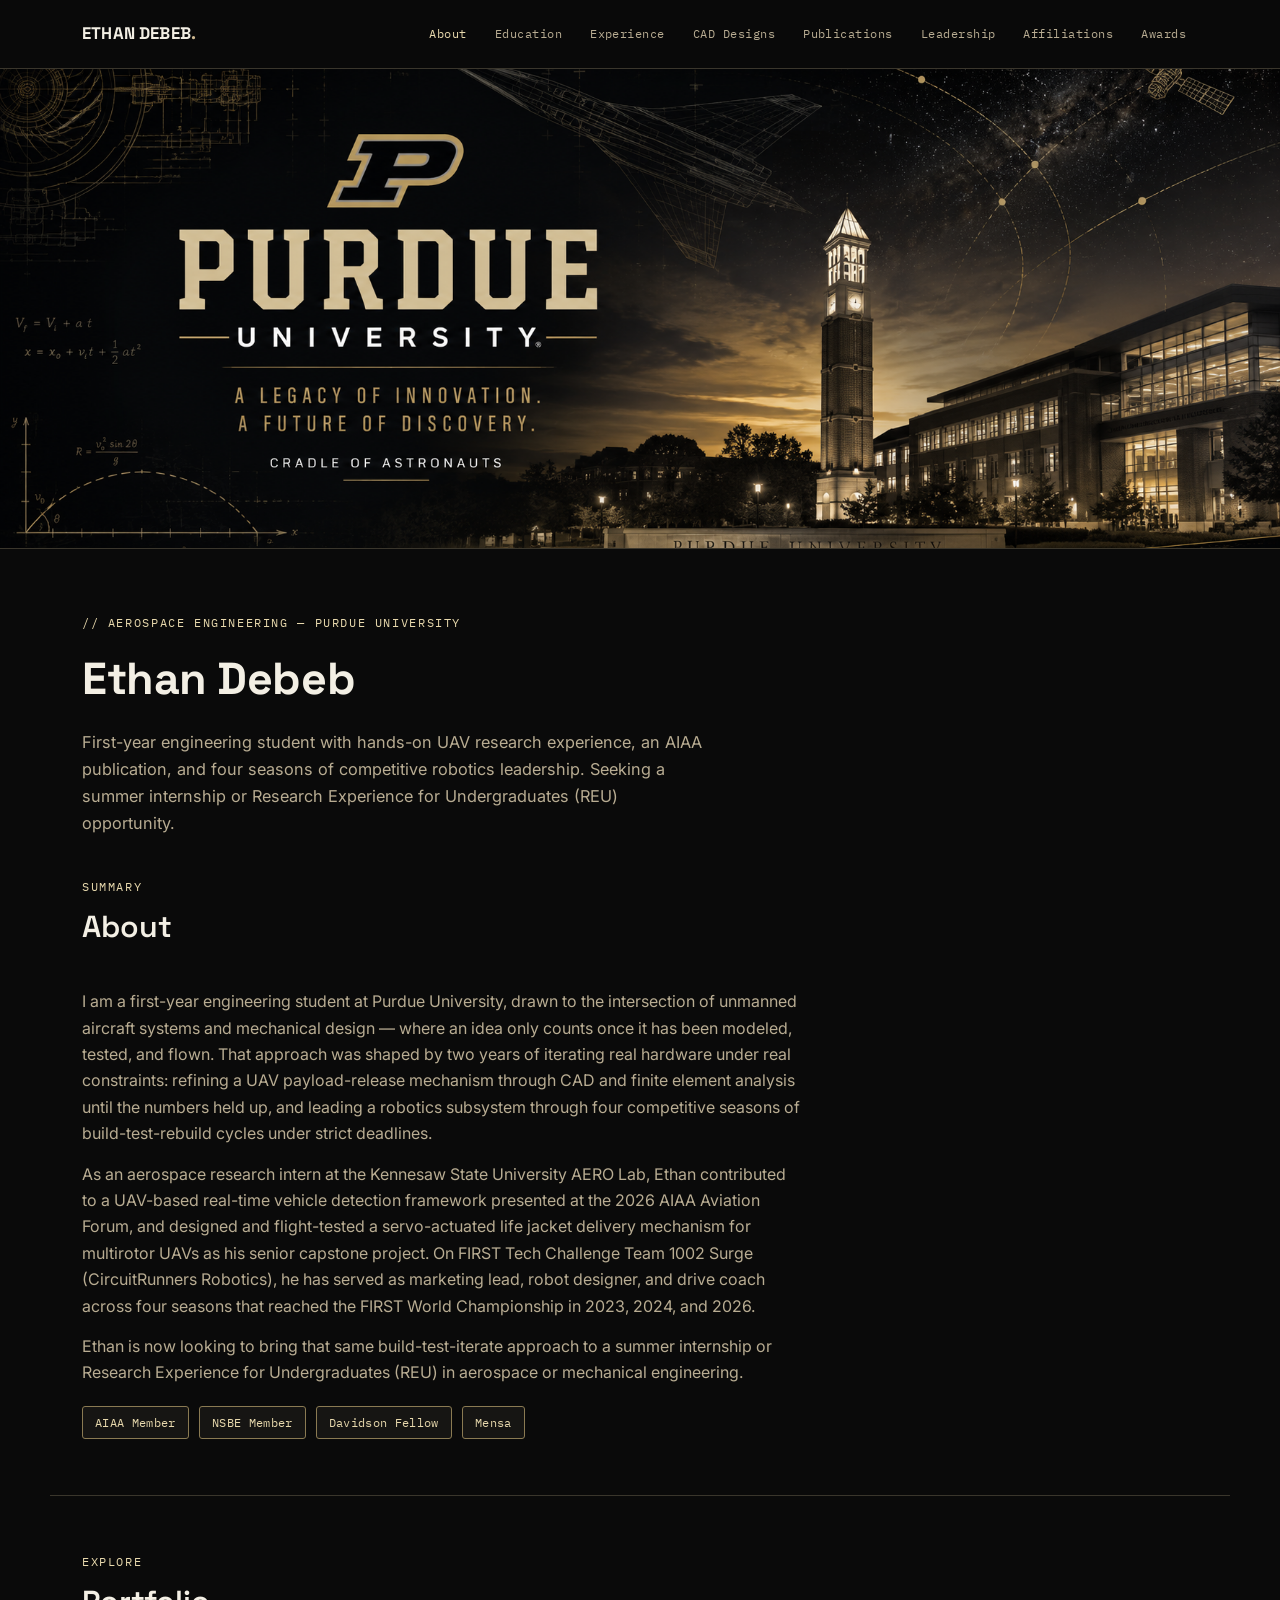
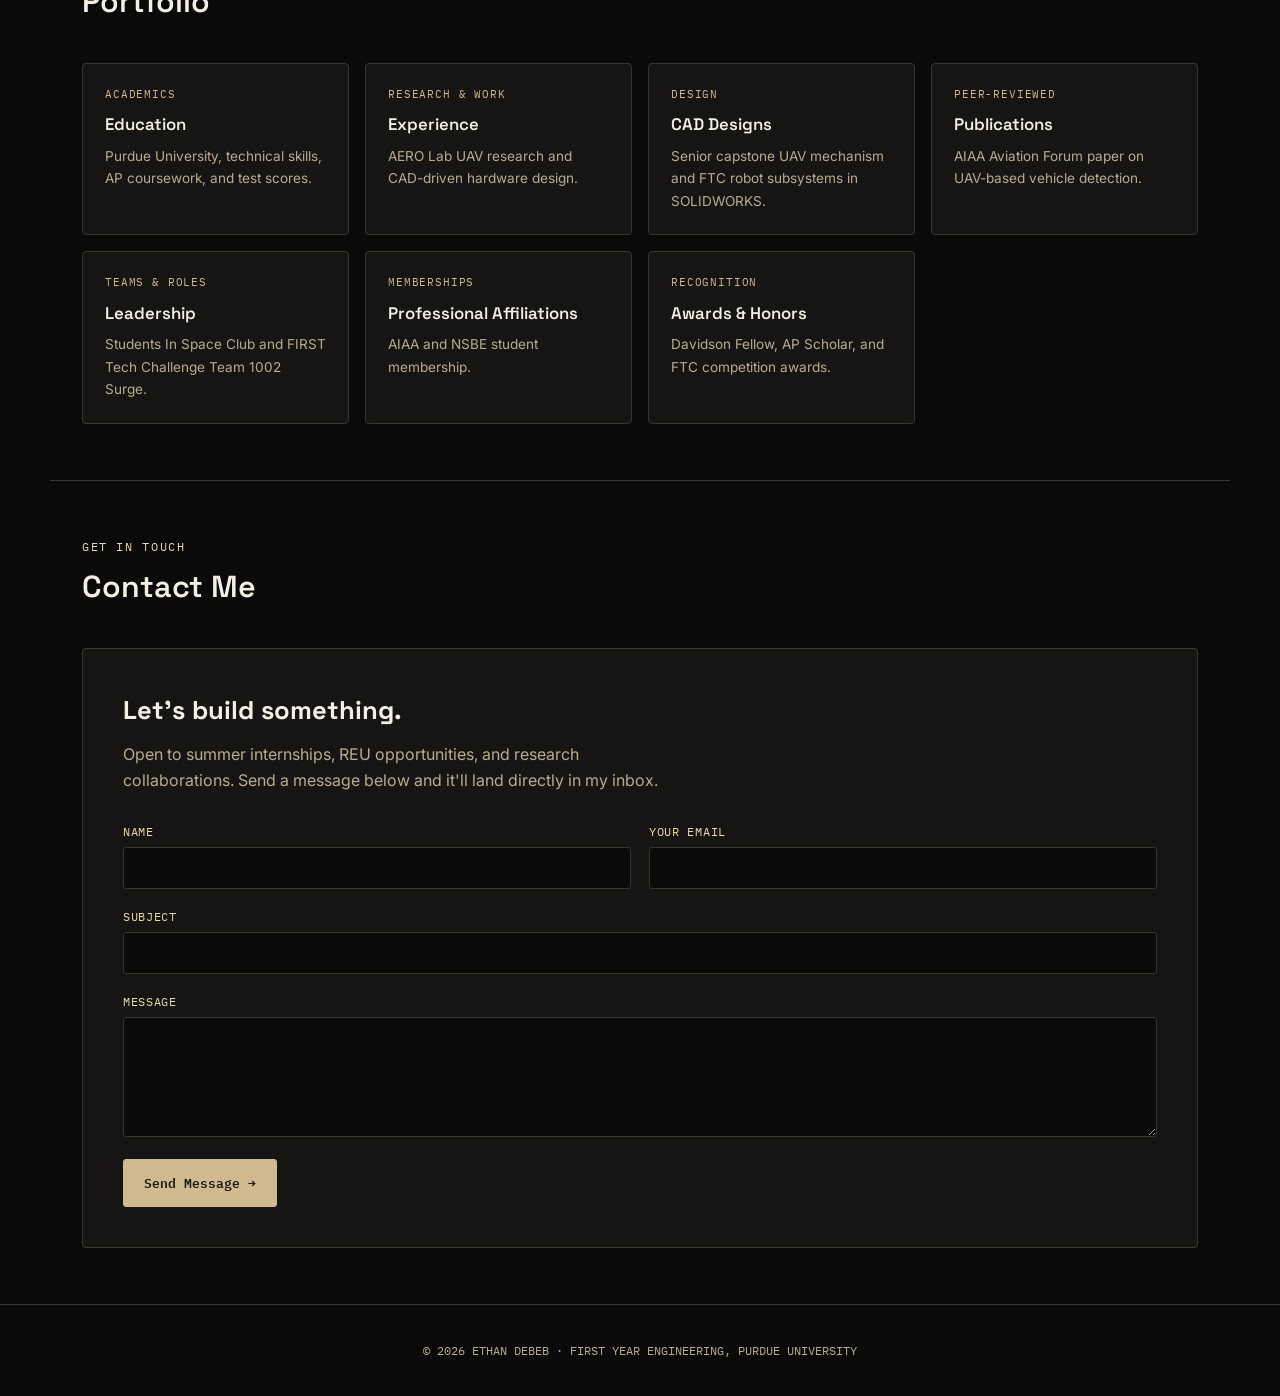
==== index.html @ ba61d614 "Update index.html" ====
<!DOCTYPE html>
<html lang="en">
<head>
<meta charset="UTF-8">
<meta name="viewport" content="width=device-width, initial-scale=1.0">
<title>Ethan Debeb — Aerospace Engineering Portfolio</title>
<meta name="description" content="Ethan Debeb — first year engineering student at Purdue University. Research, AIAA publication, FIRST Tech Challenge, and CAD design work.">
<link rel="preconnect" href="https://fonts.googleapis.com">
<link href="https://fonts.googleapis.com/css2?family=Space+Grotesk:wght@400;500;600;700&family=Inter:wght@400;500;600&family=IBM+Plex+Mono:wght@400;500;600&display=swap" rel="stylesheet">
<link rel="stylesheet" href="styles.css">
</head>
<body>

<nav class="site-nav">
  <div class="site-nav-inner">
    <a href="index.html" class="brand">ETHAN DEBEB<span>.</span></a>
    <div class="nav-links">
      <a href="index.html" class="active">About</a>
      <a href="education.html">Education</a>
      <a href="experience.html">Experience</a>
      <a href="cad.html">CAD Designs</a>
      <a href="publications.html">Publications</a>
      <a href="leadership.html">Leadership</a>
      <a href="affiliations.html">Affiliations</a>
      <a href="awards.html">Awards</a>
    </div>
    <button class="nav-toggle" id="nav-toggle" aria-label="Open navigation" aria-expanded="false">
      <span></span><span></span><span></span>
    </button>
  </div>
</nav>

<div class="mobile-menu" id="mobile-menu">
  <a href="index.html" class="active">About</a>
  <a href="education.html">Education</a>
  <a href="experience.html">Experience</a>
  <a href="cad.html">CAD Designs</a>
  <a href="publications.html">Publications</a>
  <a href="leadership.html">Leadership</a>
  <a href="affiliations.html">Affiliations</a>
  <a href="awards.html">Awards</a>
</div>

<div class="hero-banner">
  <img src="purdue-header.png" alt="Purdue University — A Legacy of Innovation, A Future of Discovery. Cradle of Astronauts.">
</div>

<header class="page-header">
  <div class="eyebrow">// Aerospace Engineering — Purdue University</div>
  <h1>Ethan Debeb</h1>
  <p class="dek">First-year engineering student with hands-on UAV research experience, an AIAA publication, and four seasons of competitive robotics leadership. Seeking a summer internship or Research Experience for Undergraduates (REU) opportunity.</p>
</header>

<section class="section" id="about" style="border-top:none; padding-top:0;">
  <div class="section-head">
    <div>
      <div class="eyebrow">Summary</div>
      <h2>About</h2>
    </div>
  </div>
  <div style="max-width: 72ch;">
    <p style="color: var(--text-dim); margin-bottom: 14px;">I am a first-year engineering student at Purdue University, drawn to the intersection of unmanned aircraft systems and mechanical design — where an idea only counts once it has been modeled, tested, and flown. That approach was shaped by two years of iterating real hardware under real constraints: refining a UAV payload-release mechanism through CAD and finite element analysis until the numbers held up, and leading a robotics subsystem through four competitive seasons of build-test-rebuild cycles under strict deadlines.</p>
    <p style="color: var(--text-dim); margin-bottom: 14px;">As an aerospace research intern at the Kennesaw State University AERO Lab, Ethan contributed to a UAV-based real-time vehicle detection framework presented at the 2026 AIAA Aviation Forum, and designed and flight-tested a servo-actuated life jacket delivery mechanism for multirotor UAVs as his senior capstone project. On FIRST Tech Challenge Team 1002 Surge (CircuitRunners Robotics), he has served as marketing lead, robot designer, and drive coach across four seasons that reached the FIRST World Championship in 2023, 2024, and 2026.</p>
    <p style="color: var(--text-dim);">Ethan is now looking to bring that same build-test-iterate approach to a summer internship or Research Experience for Undergraduates (REU) in aerospace or mechanical engineering.</p>
    <div class="credentials">
      <span class="credential">AIAA Member</span>
      <span class="credential">NSBE Member</span>
      <span class="credential">Davidson Fellow</span>
      <span class="credential">Mensa</span>
    </div>
  </div>
</section>

<section class="section">
  <div class="section-head">
    <div>
      <div class="eyebrow">Explore</div>
      <h2>Portfolio</h2>
    </div>
  </div>
  <div class="page-nav-grid">
     <a href="education.html" class="page-nav-card">
      <div class="pc-eyebrow">ACADEMICS</div>
      <h3>Education</h3>
      <p>Purdue University, technical skills, AP coursework, and test scores.</p>
    </a>
    <a href="experience.html" class="page-nav-card">
      <div class="pc-eyebrow">RESEARCH & WORK</div>
      <h3>Experience</h3>
      <p>AERO Lab UAV research and CAD-driven hardware design.</p>
    </a>
    <a href="cad.html" class="page-nav-card">
      <div class="pc-eyebrow">DESIGN</div>
      <h3>CAD Designs</h3>
      <p>Senior capstone UAV mechanism and FTC robot subsystems in SOLIDWORKS.</p>
    </a>
    <a href="publications.html" class="page-nav-card">
      <div class="pc-eyebrow">PEER-REVIEWED</div>
      <h3>Publications</h3>
      <p>AIAA Aviation Forum paper on UAV-based vehicle detection.</p>
    </a>
    <a href="leadership.html" class="page-nav-card">
      <div class="pc-eyebrow">TEAMS & ROLES</div>
      <h3>Leadership</h3>
      <p>Students In Space Club and FIRST Tech Challenge Team 1002 Surge.</p>
    </a>
    <a href="affiliations.html" class="page-nav-card">
      <div class="pc-eyebrow">MEMBERSHIPS</div>
      <h3>Professional Affiliations</h3>
      <p>AIAA and NSBE student membership.</p>
    </a>
    <a href="awards.html" class="page-nav-card">
      <div class="pc-eyebrow">RECOGNITION</div>
      <h3>Awards & Honors</h3>
      <p>Davidson Fellow, AP Scholar, and FTC competition awards.</p>
    </a>
  </div>
</section>

<section class="section" id="contact">
  <div class="section-head">
    <div>
      <div class="eyebrow">Get in touch</div>
      <h2>Contact Me</h2>
    </div>
  </div>
  <div class="contact-panel">
    <h2>Let's build something.</h2>
    <p class="lede">Open to summer internships, REU opportunities, and research collaborations. Send a message below and it'll land directly in my inbox.</p>

    <!--
      FORM SETUP (Formspree):
      1. Create a free account at https://formspree.io and verify Ethan.Debeb@gmail.com as the receiving address.
      2. Create a new form there — it gives you an endpoint like https://formspree.io/f/abcd1234.
      3. Replace YOUR_FORM_ID below (in the form action URL) with that ID.
      Until that's done, this form will not actually send anywhere.
    -->
    <form id="contact-form" action="https://formspree.io/f/YOUR_FORM_ID" method="POST">
      <div class="form-grid">
        <div class="form-field">
          <label for="name">Name</label>
          <input type="text" id="name" name="name" required>
        </div>
        <div class="form-field">
          <label for="email">Your Email</label>
          <input type="email" id="email" name="_replyto" required>
        </div>
        <div class="form-field full">
          <label for="subject">Subject</label>
          <input type="text" id="subject" name="subject" required>
        </div>
        <div class="form-field full">
          <label for="message">Message</label>
          <textarea id="message" name="message" required></textarea>
        </div>
      </div>
      <div class="form-submit-row">
        <button type="submit" class="btn btn-primary">Send Message →</button>
        <span class="form-status" id="form-status"></span>
      </div>
    </form>
  </div>
</section>

<footer>
  © 2026 ETHAN DEBEB · FIRST YEAR ENGINEERING, PURDUE UNIVERSITY
</footer>

<script>
  // mobile menu toggle
  const navToggle = document.getElementById('nav-toggle');
  const mobileMenu = document.getElementById('mobile-menu');
  if (navToggle && mobileMenu) {
    navToggle.addEventListener('click', () => {
      const isOpen = mobileMenu.classList.toggle('open');
      navToggle.classList.toggle('open', isOpen);
      navToggle.setAttribute('aria-expanded', isOpen);
    });
    mobileMenu.querySelectorAll('a').forEach(link => {
      link.addEventListener('click', () => {
        mobileMenu.classList.remove('open');
        navToggle.classList.remove('open');
        navToggle.setAttribute('aria-expanded', 'false');
      });
    });
  }

  // contact form submit via fetch (keeps visitor on page, shows inline status)
  const form = document.getElementById('contact-form');
  const status = document.getElementById('form-status');
  if (form) {
    form.addEventListener('submit', async (e) => {
      e.preventDefault();
      status.textContent = 'Sending…';
      status.className = 'form-status';
      try {
        const res = await fetch(form.action, {
          method: 'POST',
          body: new FormData(form),
          headers: { 'Accept': 'application/json' }
        });
        if (res.ok) {
          status.textContent = 'Message sent — thanks! I\'ll get back to you soon.';
          status.className = 'form-status success';
          form.reset();
        } else {
          status.textContent = 'Something went wrong. Please try again or email directly.';
          status.className = 'form-status error';
        }
      } catch (err) {
        status.textContent = 'Something went wrong. Please try again or email directly.';
        status.className = 'form-status error';
      }
    });
  }
</script>

</body>
</html>
---- styles.css ----
/* =========================================================
   Ethan Debeb — Engineering Portfolio
   Shared stylesheet
   ========================================================= */

:root{
  /* Purdue University brand palette — black & old gold */
  --bg: #0a0a0a;
  --panel: #161513;
  --panel-raised: #201e1a;
  --line: #3a362c;
  --text: #f3efe4;
  --text-dim: #b8ac92;
  --accent: #CFB991;      /* Purdue Old Gold */
  --accent-dim: #a3875c;
  --cyan: #e8d9ad;        /* pale gold, secondary highlight */
  --cyan-dim: #8a7a52;
  --font-display: 'Space Grotesk', sans-serif;
  --font-body: 'Inter', sans-serif;
  --font-mono: 'IBM Plex Mono', monospace;
}

*{ margin:0; padding:0; box-sizing:border-box; }
html{ scroll-behavior:smooth; }

body{
  background: var(--bg);
  color: var(--text);
  font-family: var(--font-body);
  line-height: 1.65;
}

a{ color:inherit; text-decoration:none; }
img{ max-width:100%; display:block; }

.mono{ font-family: var(--font-mono); }
.eyebrow{
  font-family: var(--font-mono);
  font-size: 0.72rem;
  letter-spacing: 0.14em;
  text-transform: uppercase;
  color: var(--cyan);
}

/* ---------- SITE NAV ---------- */
.site-nav{
  position: sticky;
  top:0; left:0; right:0;
  z-index: 50;
  background: rgba(10,10,10,0.92);
  backdrop-filter: blur(8px);
  border-bottom: 1px solid var(--line);
}
.site-nav-inner{
  max-width: 1180px;
  margin: 0 auto;
  padding: 16px 32px;
  display:flex;
  align-items:center;
  justify-content: space-between;
  gap: 24px;
}
.site-nav .brand{
  font-family: var(--font-display);
  font-weight: 700;
  font-size: 1.05rem;
  letter-spacing: 0.01em;
  white-space:nowrap;
}
.site-nav .brand span{ color: var(--accent); }

.nav-links{
  display:flex;
  align-items:center;
  gap: 4px;
  flex-wrap: wrap;
}
.nav-links a{
  font-family: var(--font-mono);
  font-size: 0.74rem;
  letter-spacing: 0.04em;
  color: var(--text-dim);
  padding: 8px 12px;
  border-radius: 3px;
  transition: color 0.15s ease, background 0.15s ease;
  white-space: nowrap;
}
.nav-links a:hover{ color: var(--text); background: var(--panel-raised); }
.nav-links a.active{ color: var(--cyan); }

.nav-toggle{
  display:none;
  flex-direction: column;
  justify-content:center;
  gap: 5px;
  width: 34px; height: 34px;
  background: none; border: none;
  cursor: pointer;
  padding: 0;
}
.nav-toggle span{
  display:block;
  width: 100%; height: 2px;
  background: var(--text);
  transition: transform 0.25s ease, opacity 0.25s ease;
}
.nav-toggle.open span:nth-child(1){ transform: translateY(7px) rotate(45deg); }
.nav-toggle.open span:nth-child(2){ opacity: 0; }
.nav-toggle.open span:nth-child(3){ transform: translateY(-7px) rotate(-45deg); }

.mobile-menu{
  display:none;
  position: fixed;
  top: 65px; left:0; right:0;
  background: rgba(10,10,10,0.98);
  backdrop-filter: blur(8px);
  border-bottom: 1px solid var(--line);
  max-height: 0;
  overflow: hidden;
  transition: max-height 0.35s ease;
  z-index: 49;
}
.mobile-menu.open{ max-height: 520px; overflow-y:auto; }
.mobile-menu a{
  display:block;
  padding: 15px 24px;
  border-bottom: 1px solid var(--line);
  font-family: var(--font-mono);
  font-size: 0.85rem;
  letter-spacing: 0.03em;
}
.mobile-menu a.active{ color: var(--cyan); }

/* ---------- HOME HERO BANNER ---------- */
.hero-banner{
  width: 100%;
  aspect-ratio: 1750 / 960;
  max-height: 480px;
  overflow: hidden;
  border-bottom: 1px solid var(--line);
  position: relative;
}
.hero-banner img{
  width: 100%; height: 100%;
  object-fit: cover;
  object-position: center 35%;
  display: block;
}

/* ---------- PAGE HEADER (non-home pages) ---------- */
.page-header{
  max-width: 1180px;
  margin: 0 auto;
  padding: 64px 32px 40px;
}
.page-header .eyebrow{ margin-bottom: 10px; }
.page-header h1{
  font-family: var(--font-display);
  font-weight: 700;
  font-size: clamp(2rem, 4vw, 2.8rem);
  letter-spacing: -0.01em;
}
.page-header p.dek{
  margin-top: 14px;
  color: var(--text-dim);
  font-size: 1.02rem;
  max-width: 62ch;
}

/* ---------- SECTION SHELL ---------- */
.section{
  max-width: 1180px;
  margin: 0 auto;
  padding: 56px 32px;
  border-top: 1px solid var(--line);
}
.section:first-of-type{ border-top: none; }
.section-head{
  display:flex;
  justify-content: space-between;
  align-items: flex-end;
  gap: 24px;
  margin-bottom: 36px;
  flex-wrap: wrap;
}
.section-head h2{
  font-family: var(--font-display);
  font-size: clamp(1.4rem, 2.6vw, 1.9rem);
  font-weight: 600;
  margin-top: 6px;
}
.section-head .stage-code{
  font-family: var(--font-mono);
  font-size: 0.78rem;
  color: var(--text-dim);
  text-align:right;
}

/* ---------- CARDS ---------- */
.card-list{ display:flex; flex-direction:column; gap: 1px; background: var(--line); border:1px solid var(--line); }
.card{
  background: var(--panel);
  padding: 30px;
  display:grid;
  grid-template-columns: 100px 1fr;
  gap: 28px;
}
.card.with-photo{ grid-template-columns: 100px 1fr 220px; }
.card .tag{
  font-family: var(--font-mono);
  font-size: 0.68rem;
  color: var(--cyan);
  border: 1px solid var(--cyan-dim);
  padding: 5px 8px;
  border-radius: 3px;
  align-self: start;
  text-align:center;
  height: fit-content;
}
.card h3{ font-family: var(--font-display); font-size: 1.15rem; font-weight:600; margin-bottom: 6px; }
.card p{ color: var(--text-dim); font-size: 0.93rem; margin-bottom: 10px; }
.card .meta{
  display:flex; gap: 18px; flex-wrap:wrap;
  font-family: var(--font-mono); font-size: 0.74rem; color: var(--text-dim);
  margin-top: 8px;
}
.card .meta a{ color: var(--cyan); }
.card .meta a:hover{ text-decoration: underline; }
.card .photo{
  border-radius: 4px;
  overflow: hidden;
  border: 1px solid var(--line);
  background: #fff;
  align-self: start;
}
.card ul.bullets{ list-style:none; margin-top: 6px; }
.card ul.bullets li{
  font-size: 0.93rem;
  color: var(--text-dim);
  padding: 4px 0 4px 16px;
  position: relative;
}
.card ul.bullets li::before{
  content:"—"; position:absolute; left:0; color: var(--accent);
}

/* ---------- AWARD SEASONS (FTC) ---------- */
.award-seasons{ margin-top: 16px; display:flex; flex-direction:column; gap:16px; }
.award-season{ border-left: 2px solid var(--cyan-dim); padding-left: 16px; }
.award-season .season-label{
  font-family: var(--font-mono); font-size: 0.76rem; color: var(--cyan);
  letter-spacing: 0.04em; margin-bottom: 6px;
}
.award-season ul{ list-style:none; }
.award-season li{ font-size: 0.86rem; color: var(--text-dim); padding: 3px 0; }
.award-season li .place{ color: var(--text); }
.award-season li::before{ content:"— "; color: var(--accent); }

/* ---------- DATA TABLE (skills, AP, test scores) ---------- */
.data-table{ width:100%; border-collapse: collapse; }
.data-table th{
  text-align:left;
  font-family: var(--font-mono);
  font-size: 0.68rem;
  letter-spacing: 0.08em;
  text-transform: uppercase;
  color: var(--cyan);
  padding: 10px 14px;
  border-bottom: 1px solid var(--line);
}
.data-table td{
  padding: 11px 14px;
  border-bottom: 1px solid var(--line);
  font-size: 0.88rem;
}
.data-table td.num{ font-family: var(--font-mono); color: var(--text); text-align:right; }
.data-table tr:last-child td{ border-bottom:none; }
.data-table-wrap{
  background: var(--panel);
  border: 1px solid var(--line);
  border-radius: 4px;
  overflow: hidden;
}

/* ---------- SKILL BARS ---------- */
.skills-wrap{ display:grid; grid-template-columns: repeat(auto-fit, minmax(220px,1fr)); gap: 32px; }
.skill-col .eyebrow{ margin-bottom: 14px; display:block; }
.skill-col ul{ list-style:none; }
.skill-col li{
  font-family: var(--font-mono);
  font-size: 0.86rem;
  padding: 9px 0;
  border-bottom: 1px solid var(--line);
  display:flex;
  justify-content: space-between;
  gap: 14px;
}
.skill-col li .bar{
  width: 90px; height: 4px; background: var(--line); position: relative; align-self:center; flex-shrink:0;
}
.skill-col li .bar::after{
  content:""; position:absolute; left:0; top:0; bottom:0;
  width: var(--pct, 70%); background: var(--accent);
}

/* ---------- INSTITUTION / EDU BLOCK ---------- */
.edu-block{
  display:grid;
  grid-template-columns: 88px 1fr;
  gap: 24px;
  background: var(--panel);
  border: 1px solid var(--line);
  border-radius: 4px;
  padding: 26px;
  margin-bottom: 20px;
}
.edu-logo{
  width: 88px; height: 88px;
  background: #fff;
  border-radius: 4px;
  display:flex; align-items:center; justify-content:center;
  overflow:hidden;
  border: 1px solid var(--line);
}
.edu-logo img{ width:100%; height:100%; object-fit:contain; padding: 8px; }
.edu-logo .placeholder{
  font-family: var(--font-mono);
  font-size: 0.6rem;
  color: #99a3ad;
  text-align:center;
  padding: 6px;
}
.edu-block h3{ font-family: var(--font-display); font-size: 1.2rem; font-weight:600; }
.edu-block .loc{ color: var(--text-dim); font-size: 0.88rem; margin-top: 2px; }
.edu-block .deg{ margin-top: 10px; font-size: 0.92rem; color: var(--text); }
.edu-block .date{ font-family: var(--font-mono); font-size: 0.76rem; color: var(--cyan); margin-top: 6px; }

/* ---------- CAD / PHOTO GRID ---------- */
.cad-grid{ display:grid; grid-template-columns: repeat(auto-fit, minmax(260px,1fr)); gap: 24px; }
.cad-tile{ background: var(--panel); border: 1px solid var(--line); border-radius: 4px; overflow:hidden; }
.cad-tile .thumb{
  aspect-ratio: 4/3;
  background: #fff;
  display:flex; align-items:center; justify-content:center;
  overflow:hidden; position:relative;
}
.cad-tile .thumb img{ width:100%; height:100%; object-fit: contain; }
.cad-tile .info{ padding: 16px 18px; }
.cad-tile h4{ font-family: var(--font-display); font-size: 1rem; margin-bottom: 4px; }
.cad-tile p{ color: var(--text-dim); font-size: 0.85rem; }

/* ---------- BUTTONS ---------- */
.btn{
  font-family: var(--font-mono);
  font-size: 0.82rem;
  padding: 12px 20px;
  border-radius: 3px;
  border: 1px solid var(--line);
  transition: all 0.2s ease;
  display:inline-flex;
  align-items:center;
  gap:8px;
  cursor:pointer;
  background:none;
  color: var(--text);
}
.btn-primary{ background: var(--accent); border-color: var(--accent); color:#1a1710; font-weight:600; }
.btn-primary:hover{ background: #e4d3a3; }
.btn-secondary:hover{ border-color: var(--cyan); color: var(--cyan); }

/* ---------- CONTACT FORM ---------- */
.contact-panel{
  background: var(--panel);
  border: 1px solid var(--line);
  border-radius: 4px;
  padding: 40px;
}
.contact-panel h2{ font-family: var(--font-display); font-size: 1.6rem; margin-bottom: 10px; }
.contact-panel p.lede{ color: var(--text-dim); margin-bottom: 28px; max-width: 54ch; }

.form-grid{ display:grid; grid-template-columns: 1fr 1fr; gap: 18px; }
.form-field{ display:flex; flex-direction:column; gap: 6px; }
.form-field.full{ grid-column: 1 / -1; }
.form-field label{
  font-family: var(--font-mono); font-size: 0.72rem; letter-spacing: 0.06em;
  text-transform: uppercase; color: var(--cyan);
}
.form-field input, .form-field textarea{
  background: var(--bg);
  border: 1px solid var(--line);
  border-radius: 3px;
  padding: 11px 13px;
  color: var(--text);
  font-family: var(--font-body);
  font-size: 0.92rem;
  resize: vertical;
}
.form-field input:focus, .form-field textarea:focus{
  outline: none; border-color: var(--cyan);
}
.form-field textarea{ min-height: 120px; }
.form-submit-row{ margin-top: 22px; display:flex; align-items:center; gap: 16px; flex-wrap: wrap; }
.form-status{ font-family: var(--font-mono); font-size: 0.82rem; color: var(--text-dim); }
.form-status.success{ color: var(--cyan); }
.form-status.error{ color: var(--accent); }

/* ---------- STAT STRIP / CREDENTIALS ---------- */
.stat-strip{
  display:grid; grid-template-columns: repeat(3,1fr); gap: 1px;
  background: var(--line); border: 1px solid var(--line);
}
.stat{ background: var(--panel); padding: 18px 16px; }
.stat .num{ font-family: var(--font-mono); font-size:1.5rem; font-weight:600; color: var(--accent); }
.stat .label{ font-size:0.72rem; color: var(--text-dim); text-transform:uppercase; letter-spacing:0.05em; margin-top:4px; }

.credentials{ display:flex; flex-wrap:wrap; gap: 10px; margin-top: 20px; }
.credential{
  font-family: var(--font-mono); font-size: 0.72rem; letter-spacing: 0.03em;
  color: var(--cyan); border: 1px solid var(--cyan-dim); border-radius: 3px;
  padding: 6px 12px; background: var(--panel);
}

/* ---------- PAGE NAV CARDS (About page index) ---------- */
.page-nav-grid{
  display:grid;
  grid-template-columns: repeat(auto-fit, minmax(220px, 1fr));
  gap: 16px;
}
.page-nav-card{
  background: var(--panel);
  border: 1px solid var(--line);
  border-radius: 4px;
  padding: 22px;
  transition: border-color 0.2s ease, transform 0.2s ease;
  display:block;
}
.page-nav-card:hover{ border-color: var(--cyan); transform: translateY(-2px); }
.page-nav-card .pc-eyebrow{
  font-family: var(--font-mono); font-size: 0.66rem; color: var(--accent);
  letter-spacing: 0.08em; margin-bottom: 8px;
}
.page-nav-card h3{ font-family: var(--font-display); font-size: 1.05rem; font-weight:600; margin-bottom: 6px; }
.page-nav-card p{ color: var(--text-dim); font-size: 0.85rem; }

/* ---------- FOOTER ---------- */
footer{
  text-align:center;
  padding: 36px 32px;
  font-family: var(--font-mono);
  font-size: 0.72rem;
  color: var(--text-dim);
  border-top: 1px solid var(--line);
}

/* ---------- RESPONSIVE ---------- */
@media (max-width: 860px){
  .nav-links{ display:none; }
  .nav-toggle{ display:flex; }
  .mobile-menu{ display:block; }
  .card{ grid-template-columns: 1fr; }
  .card.with-photo{ grid-template-columns: 1fr; }
  .card .tag{ width: fit-content; }
  .edu-block{ grid-template-columns: 1fr; }
  .edu-logo{ width: 64px; height:64px; }
  .form-grid{ grid-template-columns: 1fr; }
  .stat-strip{ grid-template-columns: 1fr; }
}

@media (prefers-reduced-motion: reduce){
  html{ scroll-behavior:auto; }
}
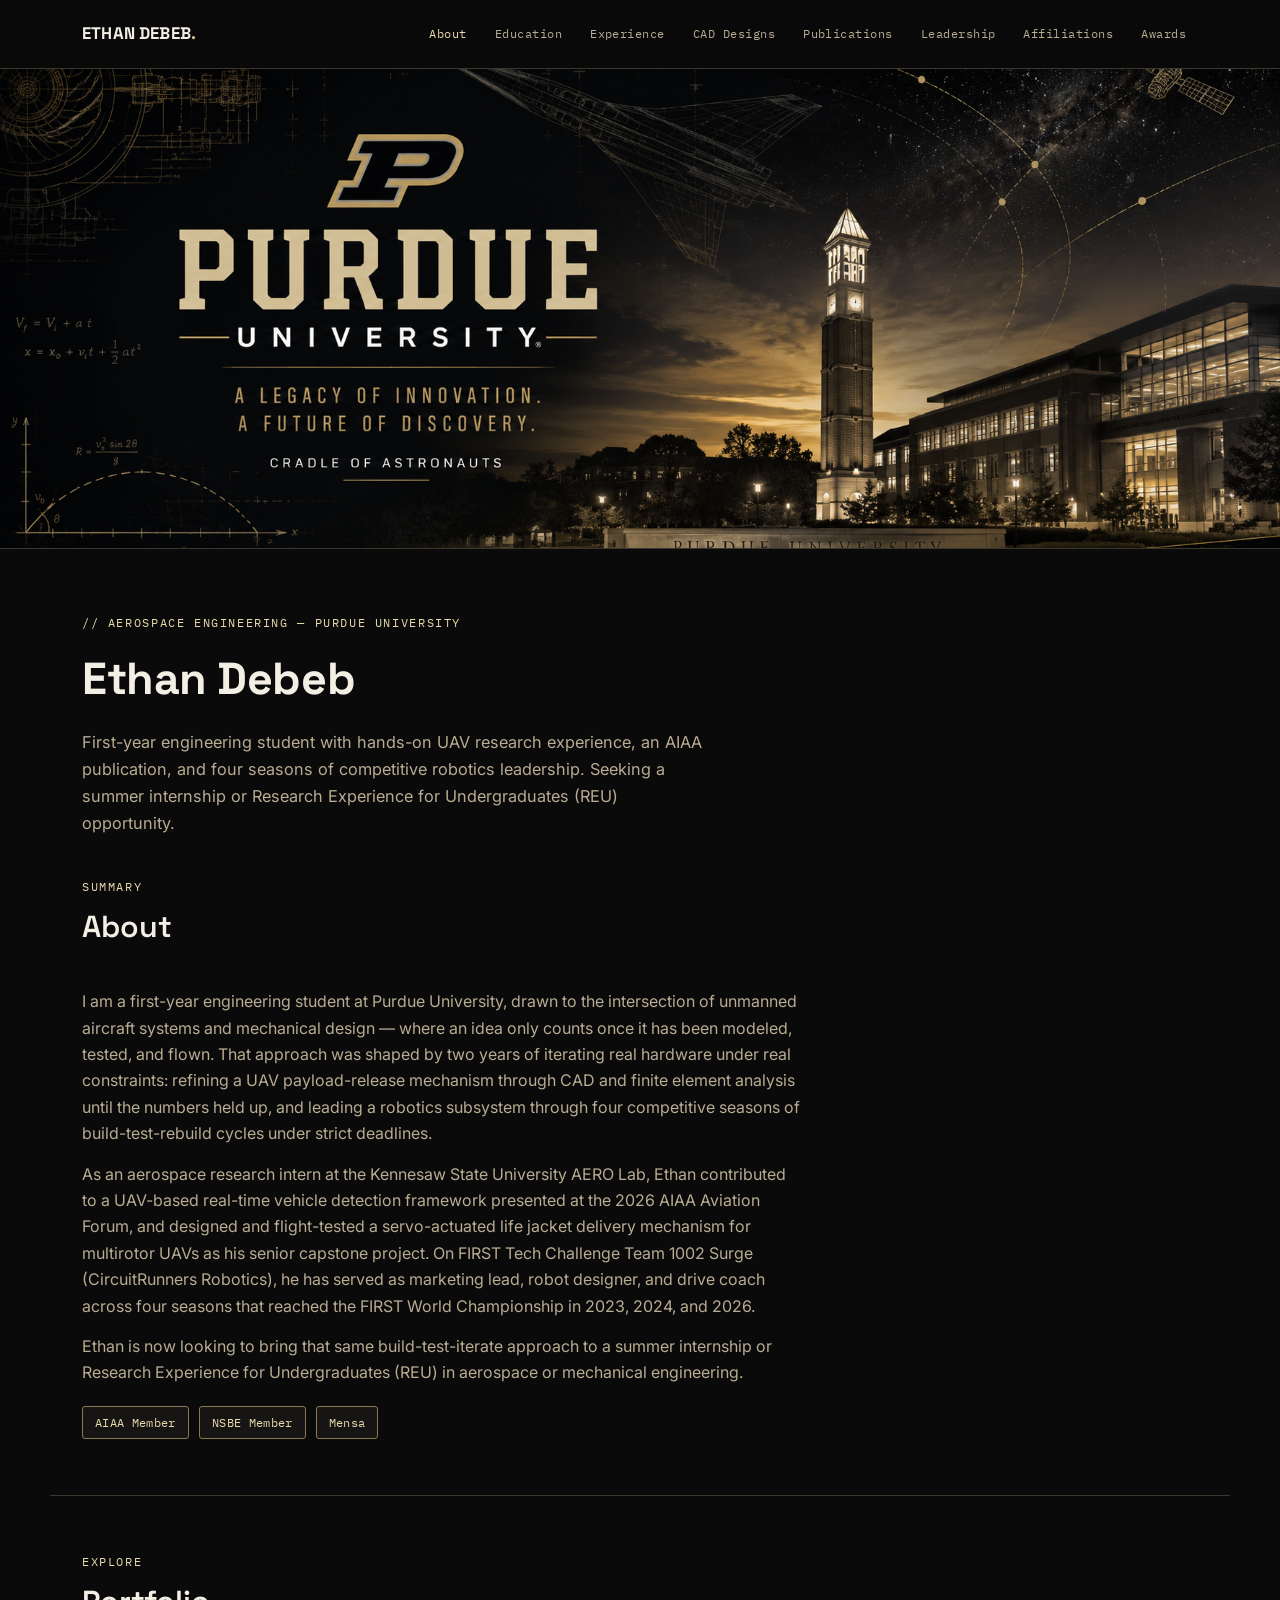
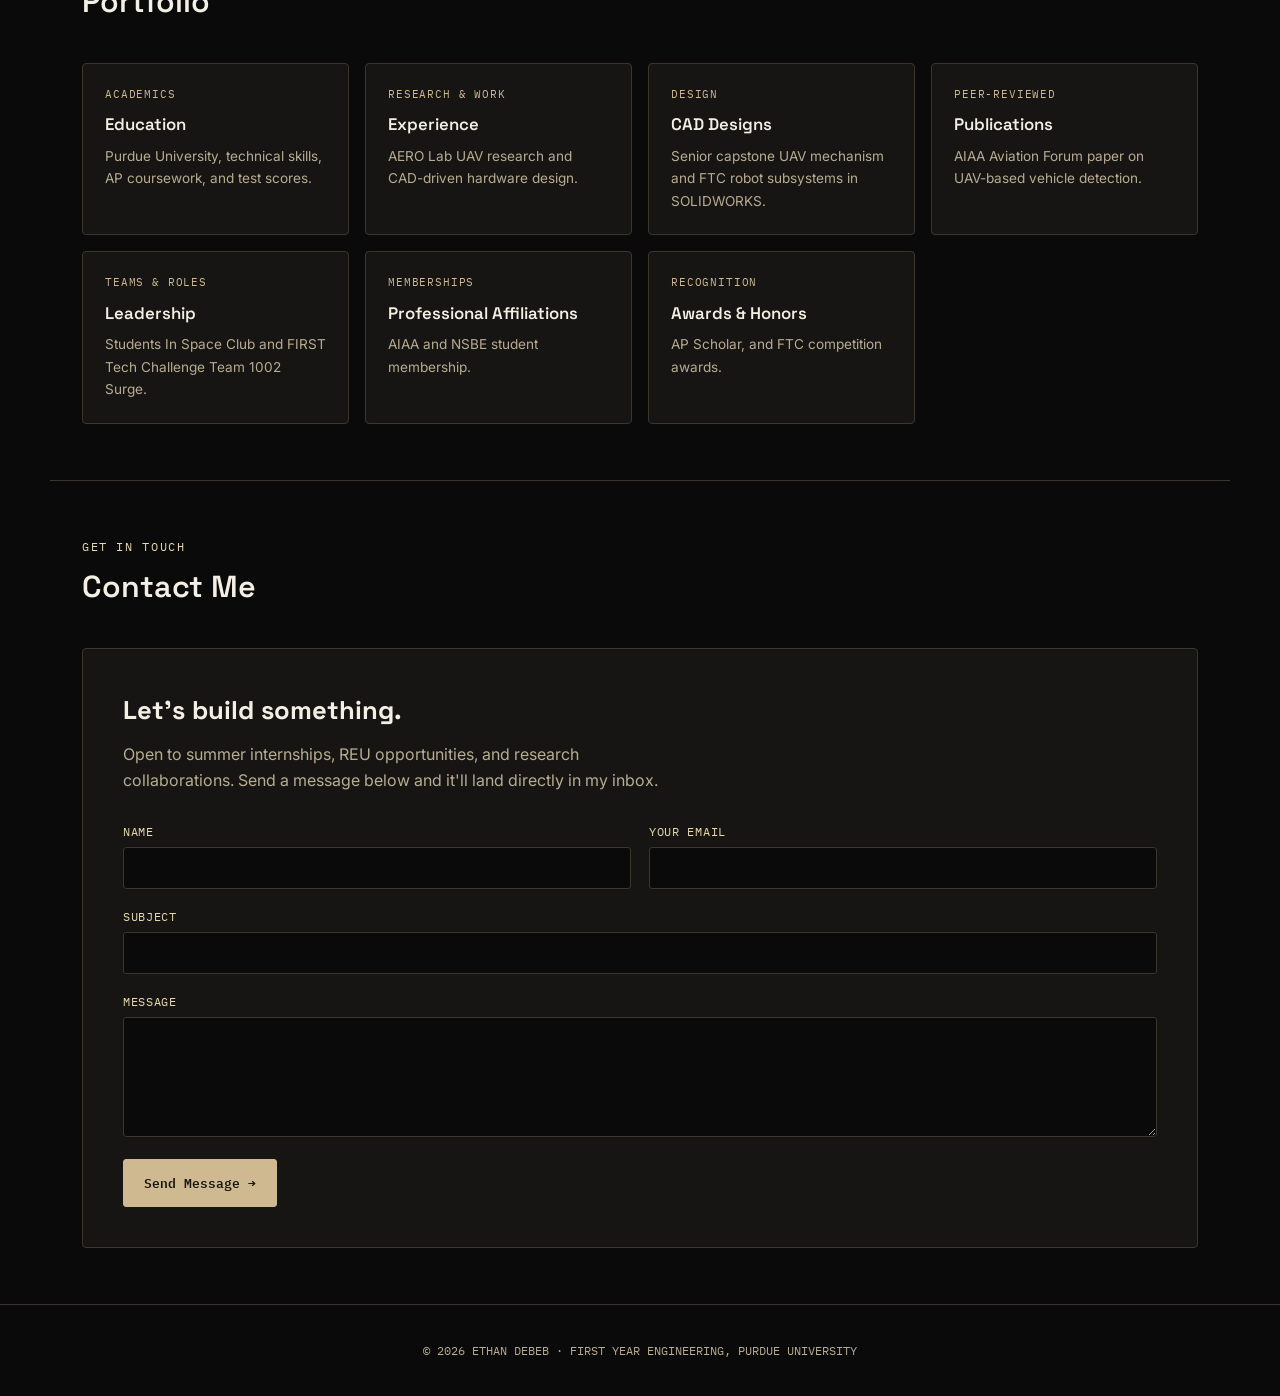
==== commit 362f5a13: "Update index.html" ====
--- a/index.html
+++ b/index.html
@@ -65,7 +65,6 @@
     <div class="credentials">
       <span class="credential">AIAA Member</span>
       <span class="credential">NSBE Member</span>
-      <span class="credential">Davidson Fellow</span>
       <span class="credential">Mensa</span>
     </div>
   </div>
@@ -112,7 +111,7 @@
     <a href="awards.html" class="page-nav-card">
       <div class="pc-eyebrow">RECOGNITION</div>
       <h3>Awards & Honors</h3>
-      <p>Davidson Fellow, AP Scholar, and FTC competition awards.</p>
+      <p>AP Scholar, and FTC competition awards.</p>
     </a>
   </div>
 </section>
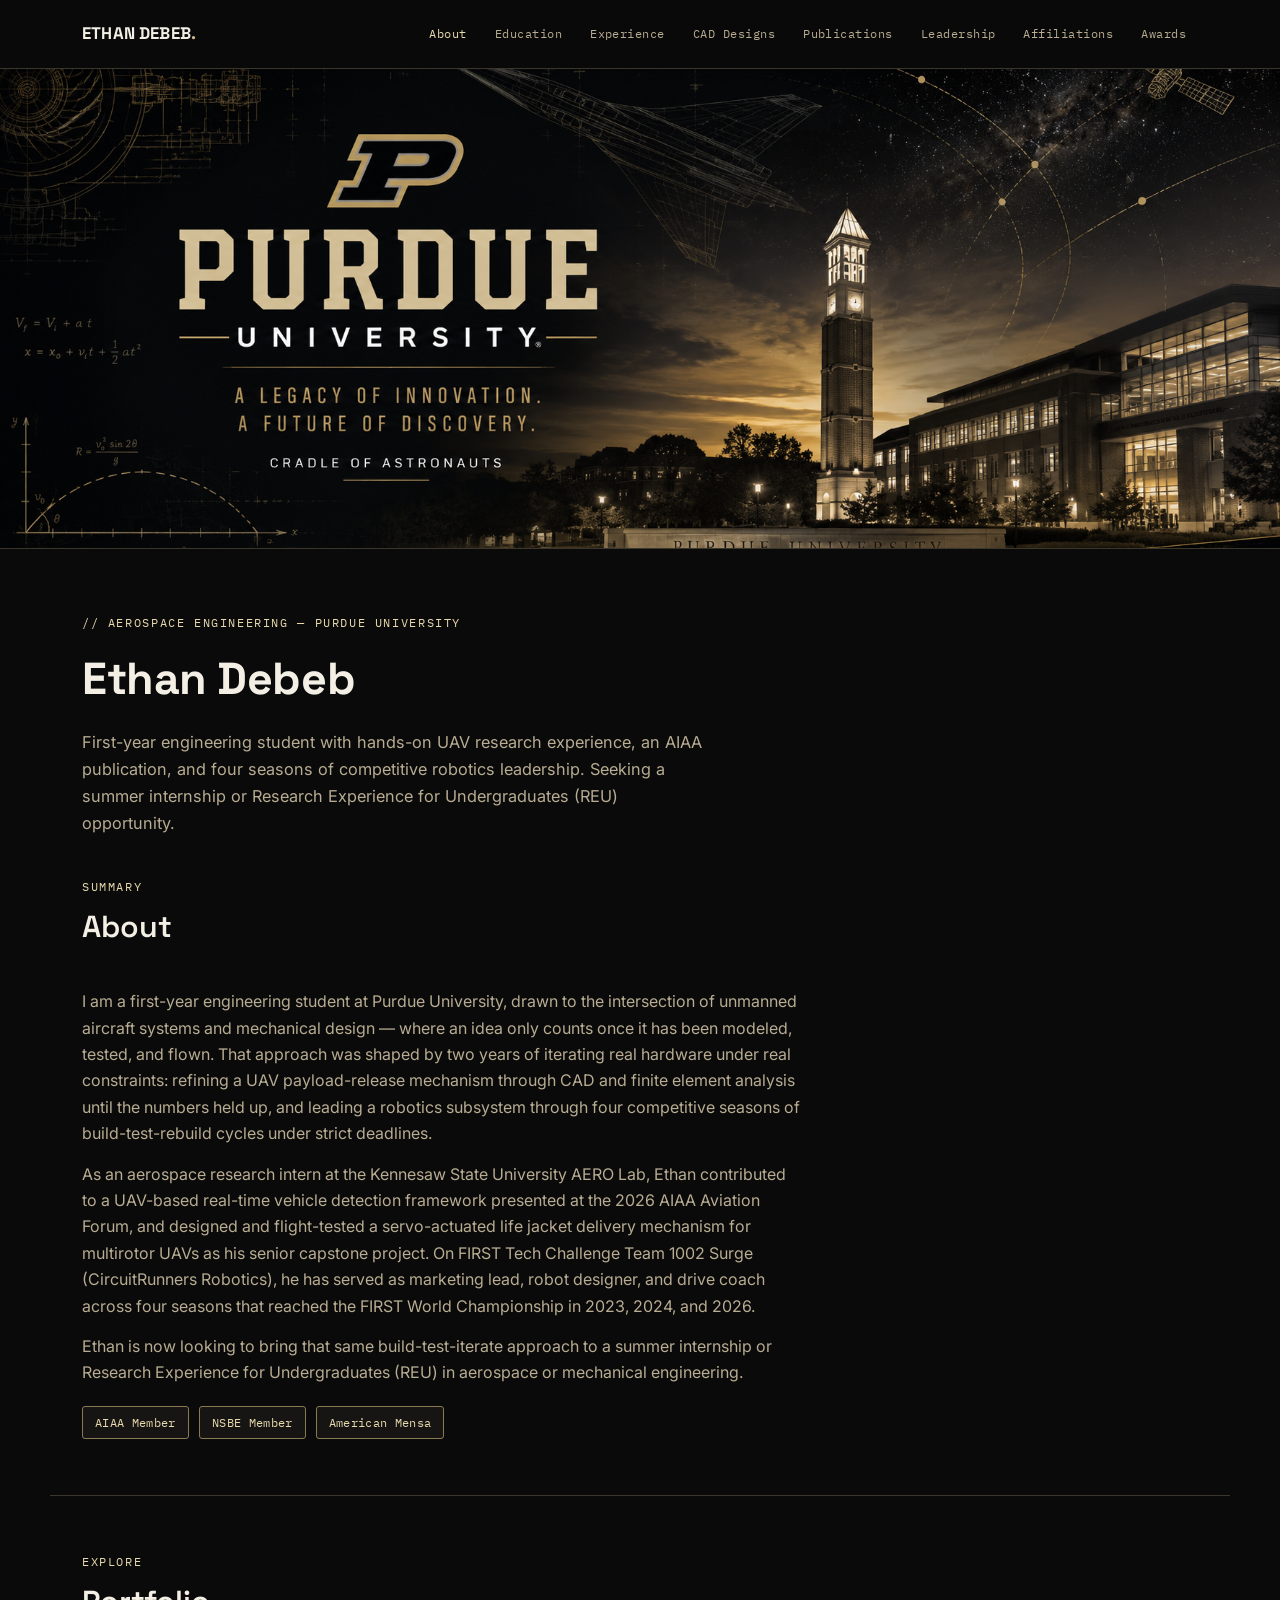
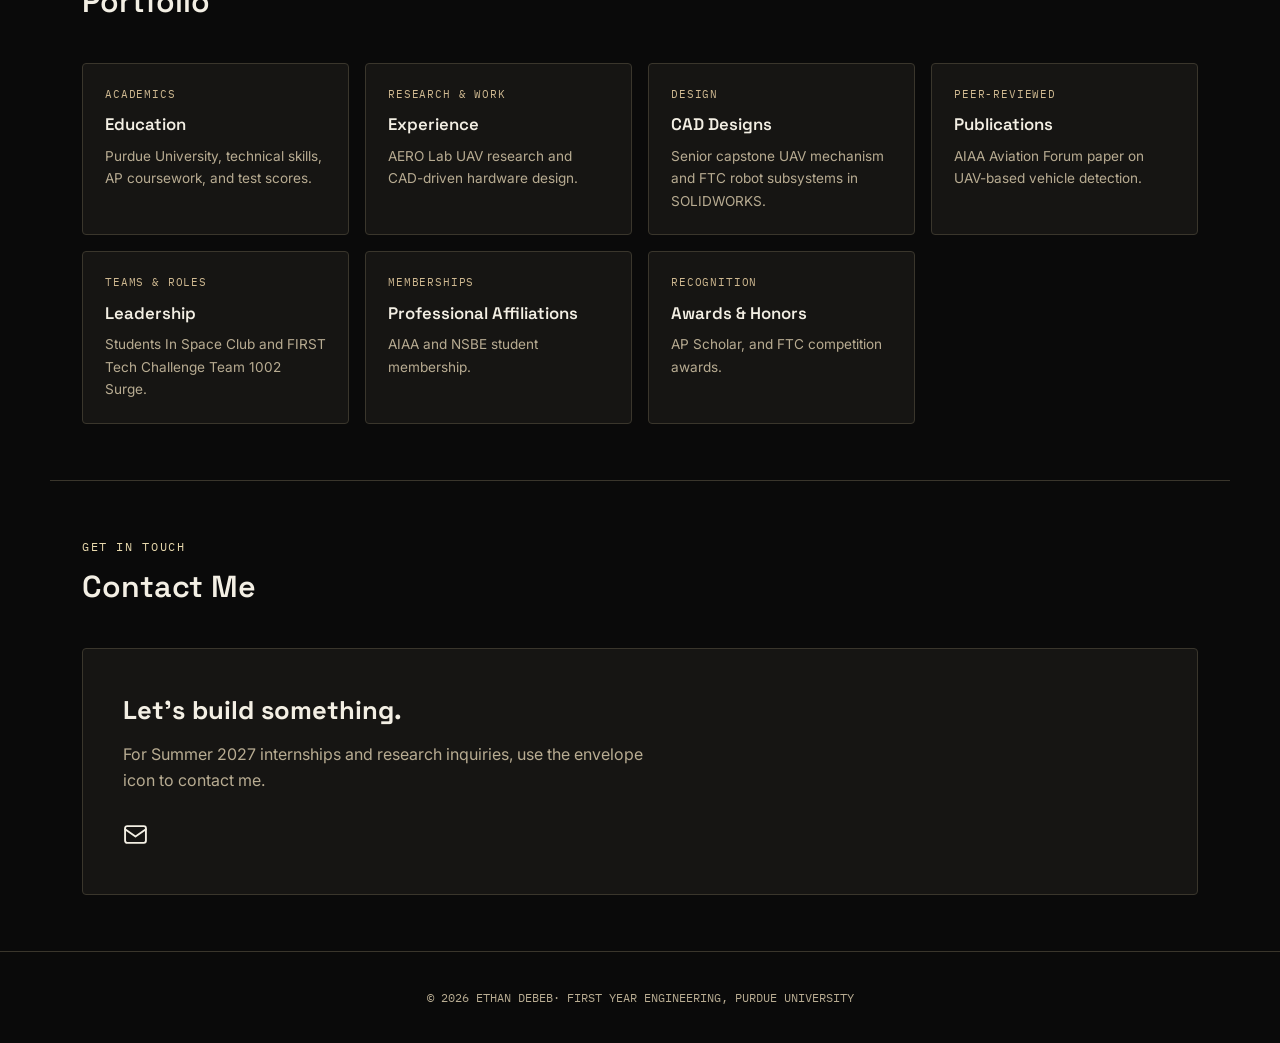
==== commit da2e04fa: "Update index.html" ====
--- a/index.html
+++ b/index.html
@@ -65,7 +65,7 @@
     <div class="credentials">
       <span class="credential">AIAA Member</span>
       <span class="credential">NSBE Member</span>
-      <span class="credential">Mensa</span>
+      <span class="credential">American Mensa</span>
     </div>
   </div>
 </section>
@@ -125,44 +125,13 @@
   </div>
   <div class="contact-panel">
     <h2>Let's build something.</h2>
-    <p class="lede">Open to summer internships, REU opportunities, and research collaborations. Send a message below and it'll land directly in my inbox.</p>
-
-    <!--
-      FORM SETUP (Formspree):
-      1. Create a free account at https://formspree.io and verify Ethan.Debeb@gmail.com as the receiving address.
-      2. Create a new form there — it gives you an endpoint like https://formspree.io/f/abcd1234.
-      3. Replace YOUR_FORM_ID below (in the form action URL) with that ID.
-      Until that's done, this form will not actually send anywhere.
-    -->
-    <form id="contact-form" action="https://formspree.io/f/YOUR_FORM_ID" method="POST">
-      <div class="form-grid">
-        <div class="form-field">
-          <label for="name">Name</label>
-          <input type="text" id="name" name="name" required>
-        </div>
-        <div class="form-field">
-          <label for="email">Your Email</label>
-          <input type="email" id="email" name="_replyto" required>
-        </div>
-        <div class="form-field full">
-          <label for="subject">Subject</label>
-          <input type="text" id="subject" name="subject" required>
-        </div>
-        <div class="form-field full">
-          <label for="message">Message</label>
-          <textarea id="message" name="message" required></textarea>
-        </div>
-      </div>
-      <div class="form-submit-row">
-        <button type="submit" class="btn btn-primary">Send Message →</button>
-        <span class="form-status" id="form-status"></span>
-      </div>
-    </form>
+    <p class="lede">For Summer 2027 internships and research inquiries, use the envelope icon to contact me.</p>
+<a class="email-icon-link" href="mailto:Ethan.Debeb@gmail.com?subject=Summer%202027%20Engineering%20Opportunity" aria-label="Email Ethan about an engineering opportunity" title="Email Ethan"><svg xmlns="http://www.w3.org/2000/svg" width="25" height="25" viewBox="0 0 24 24" fill="none" stroke="currentColor" stroke-width="1.8" stroke-linecap="round" stroke-linejoin="round" aria-hidden="true"><rect x="2" y="4" width="20" height="16" rx="2"/><path d="m22 7-10 7L2 7"/></svg></a>
   </div>
 </section>
 
 <footer>
-  © 2026 ETHAN DEBEB · FIRST YEAR ENGINEERING, PURDUE UNIVERSITY
+  © 2026 ETHAN DEBEB· FIRST YEAR ENGINEERING, PURDUE UNIVERSITY
 </footer>
 
 <script>
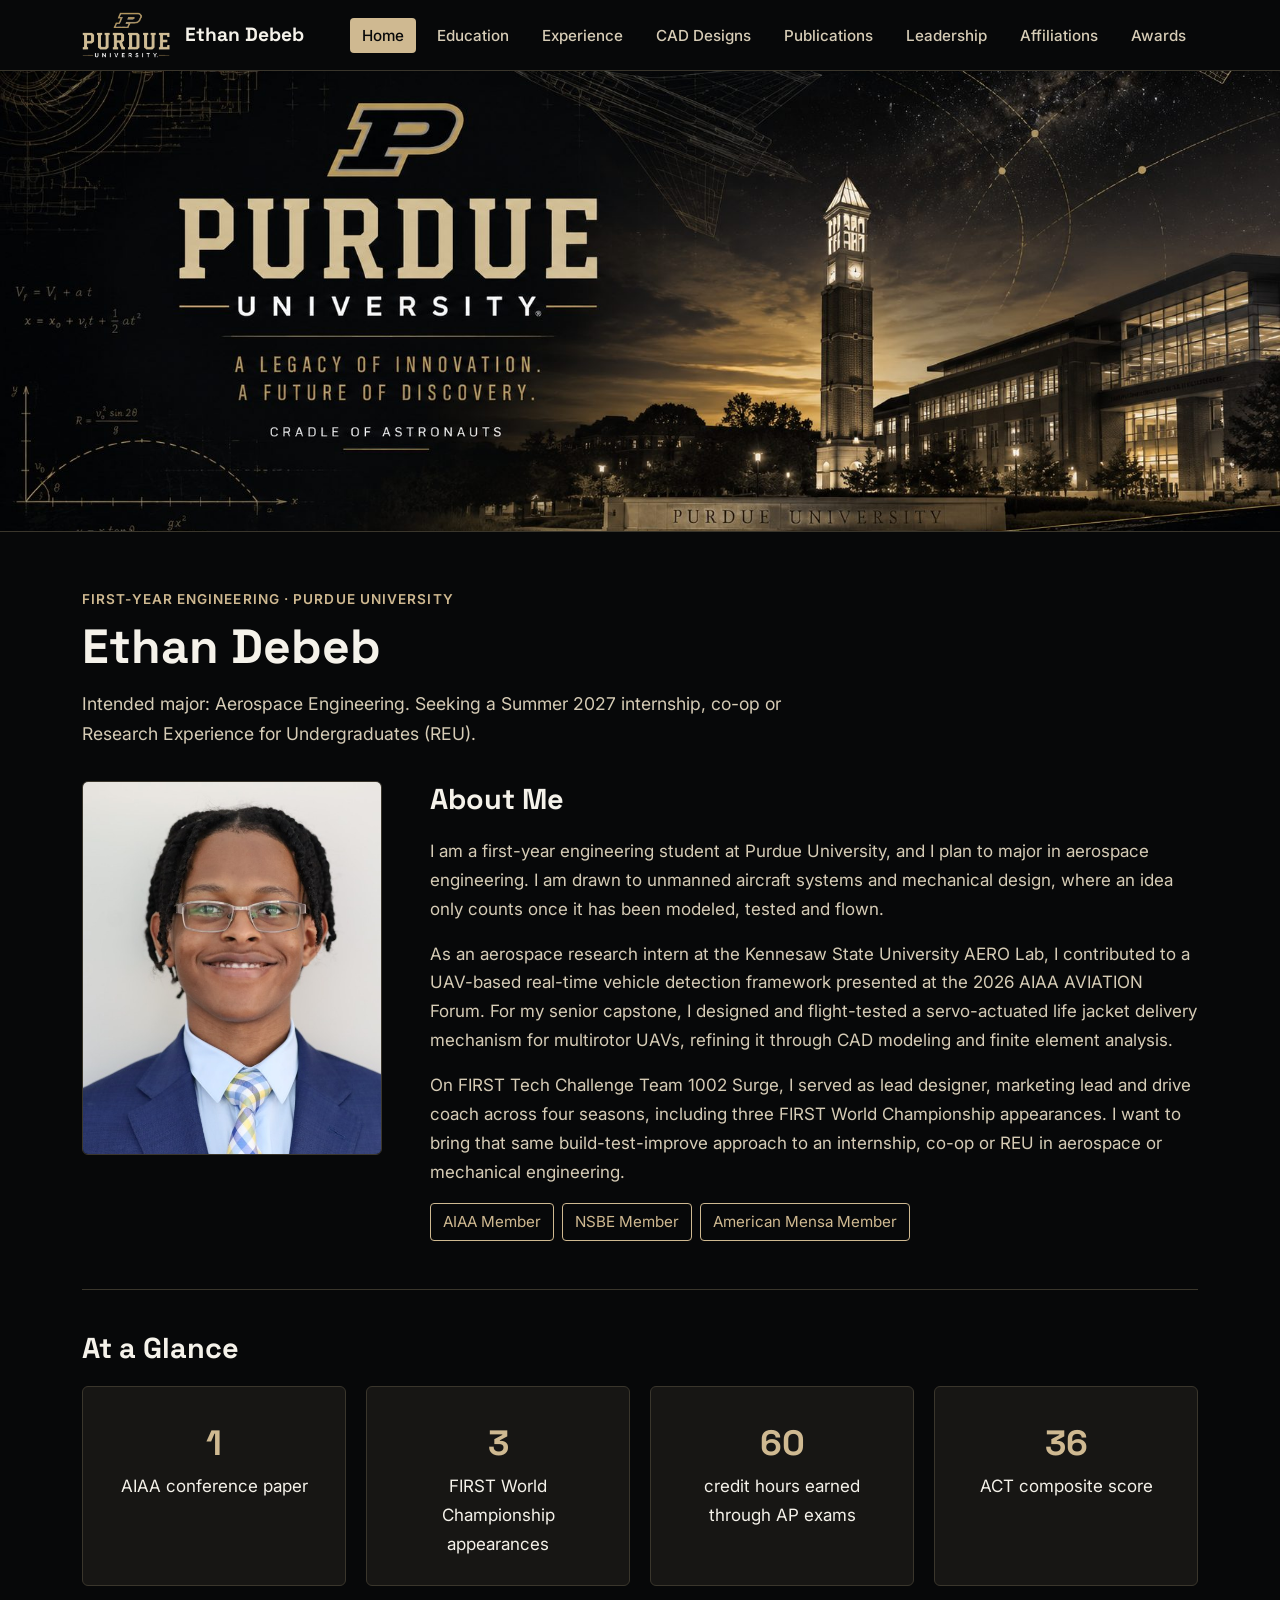
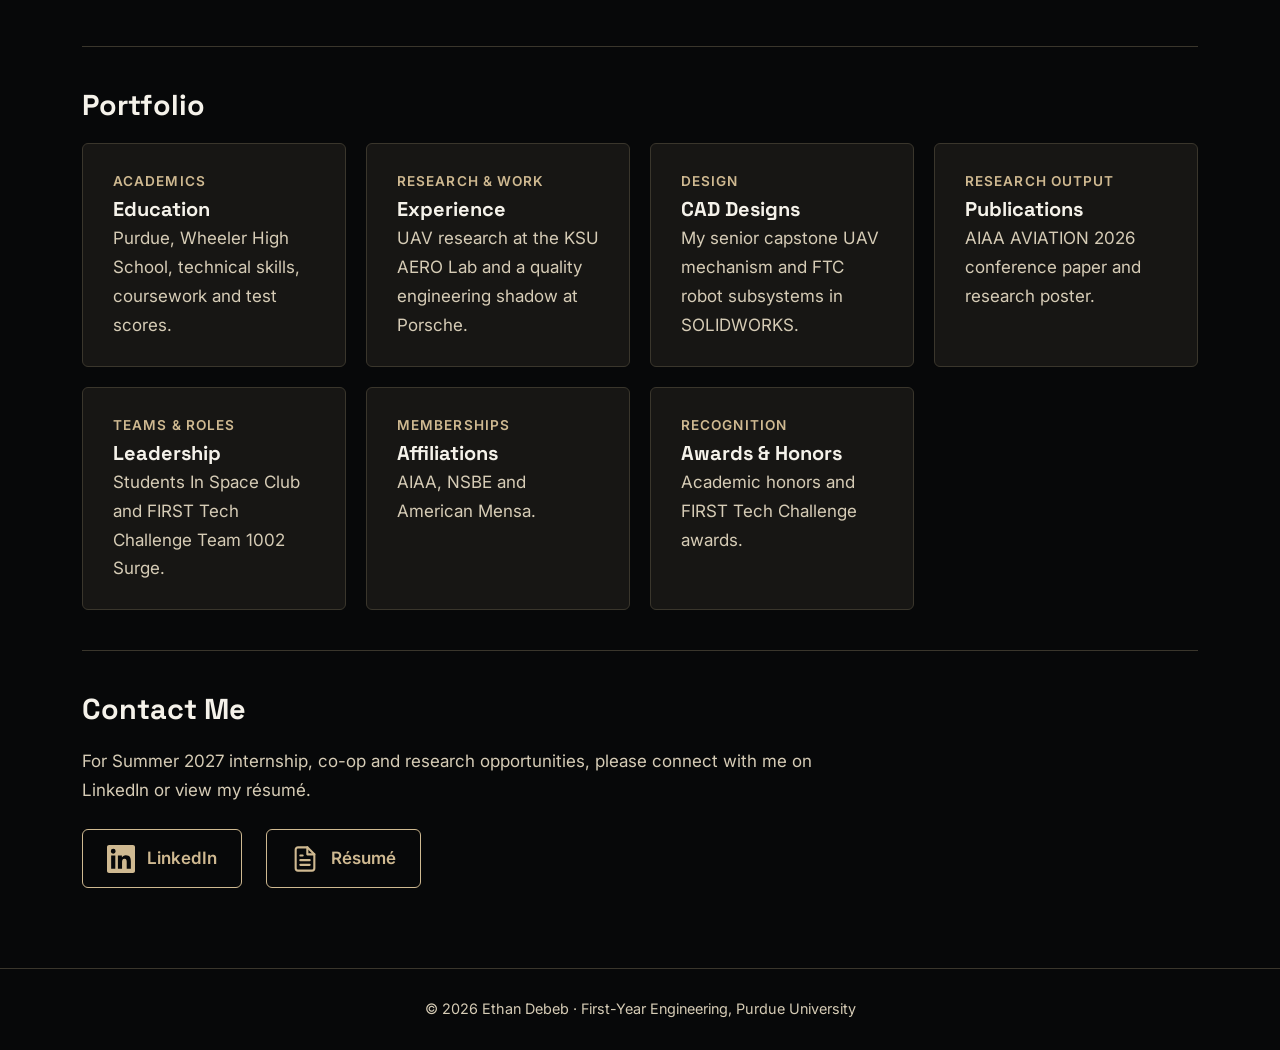
==== commit dde95455: "Add files via upload" ====
--- a/index.html
+++ b/index.html
@@ -2,20 +2,22 @@
 <html lang="en">
 <head>
 <meta charset="UTF-8">
-<meta name="viewport" content="width=device-width, initial-scale=1.0">
-<title>Ethan Debeb — Aerospace Engineering Portfolio</title>
-<meta name="description" content="Ethan Debeb — first year engineering student at Purdue University. Research, AIAA publication, FIRST Tech Challenge, and CAD design work.">
+<title>Ethan Debeb — Engineering Portfolio</title>
+<meta name="description" content="Ethan Debeb, first-year engineering student at Purdue University (intended major: aerospace engineering). UAV research, an AIAA conference paper, CAD design and FIRST Tech Challenge leadership.">
 <link rel="preconnect" href="https://fonts.googleapis.com">
-<link href="https://fonts.googleapis.com/css2?family=Space+Grotesk:wght@400;500;600;700&family=Inter:wght@400;500;600&family=IBM+Plex+Mono:wght@400;500;600&display=swap" rel="stylesheet">
+<link href="https://fonts.googleapis.com/css2?family=Inter:wght@400;500;600&family=Space+Grotesk:wght@500;600;700&display=swap" rel="stylesheet">
 <link rel="stylesheet" href="styles.css">
 </head>
 <body>
 
-<nav class="site-nav">
-  <div class="site-nav-inner">
-    <a href="index.html" class="brand">ETHAN DEBEB<span>.</span></a>
+<nav>
+  <div class="nav-inner">
+    <a href="index.html" class="brand">
+      <img src="purdue-wordmark.png" alt="Purdue University">
+      Ethan Debeb
+    </a>
     <div class="nav-links">
-      <a href="index.html" class="active">About</a>
+      <a href="index.html" class="active">Home</a>
       <a href="education.html">Education</a>
       <a href="experience.html">Experience</a>
       <a href="cad.html">CAD Designs</a>
@@ -24,164 +26,67 @@
       <a href="affiliations.html">Affiliations</a>
       <a href="awards.html">Awards</a>
     </div>
-    <button class="nav-toggle" id="nav-toggle" aria-label="Open navigation" aria-expanded="false">
-      <span></span><span></span><span></span>
-    </button>
   </div>
 </nav>
 
-<div class="mobile-menu" id="mobile-menu">
-  <a href="index.html" class="active">About</a>
-  <a href="education.html">Education</a>
-  <a href="experience.html">Experience</a>
-  <a href="cad.html">CAD Designs</a>
-  <a href="publications.html">Publications</a>
-  <a href="leadership.html">Leadership</a>
-  <a href="affiliations.html">Affiliations</a>
-  <a href="awards.html">Awards</a>
+<div class="hero">
+  <img src="purdue-header.jpg" alt="Purdue University campus at dusk with the Purdue wordmark">
 </div>
 
-<div class="hero-banner">
-  <img src="purdue-header.png" alt="Purdue University — A Legacy of Innovation, A Future of Discovery. Cradle of Astronauts.">
-</div>
-
-<header class="page-header">
-  <div class="eyebrow">// Aerospace Engineering — Purdue University</div>
+<main>
+<header class="page">
+  <div class="label">First-Year Engineering &middot; Purdue University</div>
   <h1>Ethan Debeb</h1>
-  <p class="dek">First-year engineering student with hands-on UAV research experience, an AIAA publication, and four seasons of competitive robotics leadership. Seeking a summer internship or Research Experience for Undergraduates (REU) opportunity.</p>
+  <p>Intended major: Aerospace Engineering. Seeking a Summer 2027 internship, co-op or Research Experience for Undergraduates (REU).</p>
 </header>
 
-<section class="section" id="about" style="border-top:none; padding-top:0;">
-  <div class="section-head">
+<section class="first">
+  <div class="about">
+    <img class="photo" src="headshot.jpg" alt="Portrait of Ethan Debeb">
     <div>
-      <div class="eyebrow">Summary</div>
-      <h2>About</h2>
-    </div>
-  </div>
-  <div style="max-width: 72ch;">
-    <p style="color: var(--text-dim); margin-bottom: 14px;">I am a first-year engineering student at Purdue University, drawn to the intersection of unmanned aircraft systems and mechanical design — where an idea only counts once it has been modeled, tested, and flown. That approach was shaped by two years of iterating real hardware under real constraints: refining a UAV payload-release mechanism through CAD and finite element analysis until the numbers held up, and leading a robotics subsystem through four competitive seasons of build-test-rebuild cycles under strict deadlines.</p>
-    <p style="color: var(--text-dim); margin-bottom: 14px;">As an aerospace research intern at the Kennesaw State University AERO Lab, Ethan contributed to a UAV-based real-time vehicle detection framework presented at the 2026 AIAA Aviation Forum, and designed and flight-tested a servo-actuated life jacket delivery mechanism for multirotor UAVs as his senior capstone project. On FIRST Tech Challenge Team 1002 Surge (CircuitRunners Robotics), he has served as marketing lead, robot designer, and drive coach across four seasons that reached the FIRST World Championship in 2023, 2024, and 2026.</p>
-    <p style="color: var(--text-dim);">Ethan is now looking to bring that same build-test-iterate approach to a summer internship or Research Experience for Undergraduates (REU) in aerospace or mechanical engineering.</p>
-    <div class="credentials">
-      <span class="credential">AIAA Member</span>
-      <span class="credential">NSBE Member</span>
-      <span class="credential">American Mensa</span>
+      <h2>About Me</h2>
+      <p>I am a first-year engineering student at Purdue University, and I plan to major in aerospace engineering. I am drawn to unmanned aircraft systems and mechanical design, where an idea only counts once it has been modeled, tested and flown.</p>
+      <p>As an aerospace research intern at the Kennesaw State University AERO Lab, I contributed to a UAV-based real-time vehicle detection framework presented at the 2026 AIAA AVIATION Forum. For my senior capstone, I designed and flight-tested a servo-actuated life jacket delivery mechanism for multirotor UAVs, refining it through CAD modeling and finite element analysis.</p>
+      <p>On FIRST Tech Challenge Team 1002 Surge, I served as lead designer, marketing lead and drive coach across four seasons, including three FIRST World Championship appearances. I want to bring that same build-test-improve approach to an internship, co-op or REU in aerospace or mechanical engineering.</p>
+      <div class="chips"><span>AIAA Member</span><span>NSBE Member</span><span>American Mensa Member</span></div>
     </div>
   </div>
 </section>
 
-<section class="section">
-  <div class="section-head">
-    <div>
-      <div class="eyebrow">Explore</div>
-      <h2>Portfolio</h2>
-    </div>
-  </div>
-  <div class="page-nav-grid">
-     <a href="education.html" class="page-nav-card">
-      <div class="pc-eyebrow">ACADEMICS</div>
-      <h3>Education</h3>
-      <p>Purdue University, technical skills, AP coursework, and test scores.</p>
-    </a>
-    <a href="experience.html" class="page-nav-card">
-      <div class="pc-eyebrow">RESEARCH & WORK</div>
-      <h3>Experience</h3>
-      <p>AERO Lab UAV research and CAD-driven hardware design.</p>
-    </a>
-    <a href="cad.html" class="page-nav-card">
-      <div class="pc-eyebrow">DESIGN</div>
-      <h3>CAD Designs</h3>
-      <p>Senior capstone UAV mechanism and FTC robot subsystems in SOLIDWORKS.</p>
-    </a>
-    <a href="publications.html" class="page-nav-card">
-      <div class="pc-eyebrow">PEER-REVIEWED</div>
-      <h3>Publications</h3>
-      <p>AIAA Aviation Forum paper on UAV-based vehicle detection.</p>
-    </a>
-    <a href="leadership.html" class="page-nav-card">
-      <div class="pc-eyebrow">TEAMS & ROLES</div>
-      <h3>Leadership</h3>
-      <p>Students In Space Club and FIRST Tech Challenge Team 1002 Surge.</p>
-    </a>
-    <a href="affiliations.html" class="page-nav-card">
-      <div class="pc-eyebrow">MEMBERSHIPS</div>
-      <h3>Professional Affiliations</h3>
-      <p>AIAA and NSBE student membership.</p>
-    </a>
-    <a href="awards.html" class="page-nav-card">
-      <div class="pc-eyebrow">RECOGNITION</div>
-      <h3>Awards & Honors</h3>
-      <p>AP Scholar, and FTC competition awards.</p>
-    </a>
+<section>
+  <h2>At a Glance</h2>
+  <div class="stats">
+    <div class="card"><strong>1</strong>AIAA conference paper</div>
+    <div class="card"><strong>3</strong>FIRST World Championship appearances</div>
+    <div class="card"><strong>60</strong>credit hours earned through AP exams</div>
+    <div class="card"><strong>36</strong>ACT composite score</div>
   </div>
 </section>
 
-<section class="section" id="contact">
-  <div class="section-head">
-    <div>
-      <div class="eyebrow">Get in touch</div>
-      <h2>Contact Me</h2>
-    </div>
-  </div>
-  <div class="contact-panel">
-    <h2>Let's build something.</h2>
-    <p class="lede">For Summer 2027 internships and research inquiries, use the envelope icon to contact me.</p>
-<a class="email-icon-link" href="mailto:Ethan.Debeb@gmail.com?subject=Summer%202027%20Engineering%20Opportunity" aria-label="Email Ethan about an engineering opportunity" title="Email Ethan"><svg xmlns="http://www.w3.org/2000/svg" width="25" height="25" viewBox="0 0 24 24" fill="none" stroke="currentColor" stroke-width="1.8" stroke-linecap="round" stroke-linejoin="round" aria-hidden="true"><rect x="2" y="4" width="20" height="16" rx="2"/><path d="m22 7-10 7L2 7"/></svg></a>
+<section>
+  <h2>Portfolio</h2>
+  <div class="grid-4">
+    <a class="card" href="education.html"><div class="label">Academics</div><h3>Education</h3><p>Purdue, Wheeler High School, technical skills, coursework and test scores.</p></a>
+    <a class="card" href="experience.html"><div class="label">Research &amp; Work</div><h3>Experience</h3><p>UAV research at the KSU AERO Lab and a quality engineering shadow at Porsche.</p></a>
+    <a class="card" href="cad.html"><div class="label">Design</div><h3>CAD Designs</h3><p>My senior capstone UAV mechanism and FTC robot subsystems in SOLIDWORKS.</p></a>
+    <a class="card" href="publications.html"><div class="label">Research Output</div><h3>Publications</h3><p>AIAA AVIATION 2026 conference paper and research poster.</p></a>
+    <a class="card" href="leadership.html"><div class="label">Teams &amp; Roles</div><h3>Leadership</h3><p>Students In Space Club and FIRST Tech Challenge Team 1002 Surge.</p></a>
+    <a class="card" href="affiliations.html"><div class="label">Memberships</div><h3>Affiliations</h3><p>AIAA, NSBE and American Mensa.</p></a>
+    <a class="card" href="awards.html"><div class="label">Recognition</div><h3>Awards &amp; Honors</h3><p>Academic honors and FIRST Tech Challenge awards.</p></a>
   </div>
 </section>
 
-<footer>
-  © 2026 ETHAN DEBEB· FIRST YEAR ENGINEERING, PURDUE UNIVERSITY
-</footer>
+<section>
+  <h2>Contact Me</h2>
+  <p class="intro">For Summer 2027 internship, co-op and research opportunities, please connect with me on LinkedIn or view my résumé.</p>
+  <div class="contact">
+    <a href="https://www.linkedin.com/in/ethan-d-715631316" target="_blank" rel="noopener"><svg viewBox="0 0 24 24" fill="currentColor" aria-hidden="true"><path d="M20.45 20.45h-3.56v-5.57c0-1.33-.02-3.04-1.85-3.04-1.85 0-2.14 1.45-2.14 2.94v5.67H9.35V9h3.41v1.56h.05c.48-.9 1.64-1.85 3.37-1.85 3.6 0 4.27 2.37 4.27 5.46v6.28zM5.34 7.43a2.06 2.06 0 1 1 0-4.13 2.06 2.06 0 0 1 0 4.13zM7.12 20.45H3.56V9h3.56v11.45zM22.22 0H1.77C.79 0 0 .77 0 1.73v20.54C0 23.23.79 24 1.77 24h20.45c.98 0 1.78-.77 1.78-1.73V1.73C24 .77 23.2 0 22.22 0z"/></svg> LinkedIn</a>
+    <a href="Ethan-Debeb-Resume.pdf" target="_blank" rel="noopener"><svg viewBox="0 0 24 24" fill="none" stroke="currentColor" stroke-width="1.8" stroke-linecap="round" stroke-linejoin="round" aria-hidden="true"><path d="M14 2H6a2 2 0 0 0-2 2v16a2 2 0 0 0 2 2h12a2 2 0 0 0 2-2V8z"/><path d="M14 2v6h6"/><path d="M8 13h8M8 17h8M8 9h2"/></svg> Résumé</a>
+  </div>
+</section>
+</main>
 
-<script>
-  // mobile menu toggle
-  const navToggle = document.getElementById('nav-toggle');
-  const mobileMenu = document.getElementById('mobile-menu');
-  if (navToggle && mobileMenu) {
-    navToggle.addEventListener('click', () => {
-      const isOpen = mobileMenu.classList.toggle('open');
-      navToggle.classList.toggle('open', isOpen);
-      navToggle.setAttribute('aria-expanded', isOpen);
-    });
-    mobileMenu.querySelectorAll('a').forEach(link => {
-      link.addEventListener('click', () => {
-        mobileMenu.classList.remove('open');
-        navToggle.classList.remove('open');
-        navToggle.setAttribute('aria-expanded', 'false');
-      });
-    });
-  }
-
-  // contact form submit via fetch (keeps visitor on page, shows inline status)
-  const form = document.getElementById('contact-form');
-  const status = document.getElementById('form-status');
-  if (form) {
-    form.addEventListener('submit', async (e) => {
-      e.preventDefault();
-      status.textContent = 'Sending…';
-      status.className = 'form-status';
-      try {
-        const res = await fetch(form.action, {
-          method: 'POST',
-          body: new FormData(form),
-          headers: { 'Accept': 'application/json' }
-        });
-        if (res.ok) {
-          status.textContent = 'Message sent — thanks! I\'ll get back to you soon.';
-          status.className = 'form-status success';
-          form.reset();
-        } else {
-          status.textContent = 'Something went wrong. Please try again or email directly.';
-          status.className = 'form-status error';
-        }
-      } catch (err) {
-        status.textContent = 'Something went wrong. Please try again or email directly.';
-        status.className = 'form-status error';
-      }
-    });
-  }
-</script>
+<footer>&copy; 2026 Ethan Debeb &middot; First-Year Engineering, Purdue University</footer>
 
 </body>
 </html>
--- a/styles.css
+++ b/styles.css
@@ -1,471 +1,195 @@
-/* =========================================================
-   Ethan Debeb — Engineering Portfolio
-   Shared stylesheet
-   ========================================================= */
+/* Ethan Debeb — Engineering Portfolio
+   One shared stylesheet. Desktop layout only. */
 
-:root{
-  /* Purdue University brand palette — black & old gold */
-  --bg: #0a0a0a;
-  --panel: #161513;
-  --panel-raised: #201e1a;
+:root {
+  --bg: #070809;
+  --panel: #171614;
   --line: #3a362c;
-  --text: #f3efe4;
-  --text-dim: #b8ac92;
-  --accent: #CFB991;      /* Purdue Old Gold */
-  --accent-dim: #a3875c;
-  --cyan: #e8d9ad;        /* pale gold, secondary highlight */
-  --cyan-dim: #8a7a52;
-  --font-display: 'Space Grotesk', sans-serif;
-  --font-body: 'Inter', sans-serif;
-  --font-mono: 'IBM Plex Mono', monospace;
+  --text: #f5f2ea;
+  --text-dim: #d6ccb6;
+  --gold: #cfb991;          /* Purdue Old Gold */
+  --font-head: 'Space Grotesk', Arial, sans-serif;
+  --font-body: 'Inter', Arial, sans-serif;
 }
 
-*{ margin:0; padding:0; box-sizing:border-box; }
-html{ scroll-behavior:smooth; }
+* { margin: 0; padding: 0; box-sizing: border-box; }
 
-body{
+body {
+  min-width: 1100px;
   background: var(--bg);
   color: var(--text);
   font-family: var(--font-body);
-  line-height: 1.65;
+  font-size: 17px;
+  line-height: 1.7;
 }
 
-a{ color:inherit; text-decoration:none; }
-img{ max-width:100%; display:block; }
+a { color: var(--gold); }
+img { display: block; max-width: 100%; }
+h1, h2, h3 { font-family: var(--font-head); line-height: 1.25; }
+h1 { font-size: 3rem; }
+h2 { font-size: 1.8rem; margin-bottom: 20px; }
+h3 { font-size: 1.25rem; }
+ul { padding-left: 22px; }
+li { margin-bottom: 6px; }
 
-.mono{ font-family: var(--font-mono); }
-.eyebrow{
-  font-family: var(--font-mono);
-  font-size: 0.72rem;
-  letter-spacing: 0.14em;
+.label {
+  font-size: 0.85rem;
+  font-weight: 600;
+  letter-spacing: 0.08em;
   text-transform: uppercase;
-  color: var(--cyan);
+  color: var(--gold);
+}
+.dim { color: var(--text-dim); }
+
+/* ---------- Navigation ---------- */
+nav {
+  position: sticky;
+  top: 0;
+  z-index: 10;
+  background: var(--bg);
+  border-bottom: 1px solid var(--line);
+}
+.nav-inner {
+  max-width: 1180px;
+  margin: 0 auto;
+  padding: 12px 32px;
+  display: flex;
+  align-items: center;
+  justify-content: space-between;
+}
+.brand {
+  display: flex;
+  align-items: center;
+  gap: 14px;
+  color: var(--text);
+  text-decoration: none;
+  font-family: var(--font-head);
+  font-size: 1.2rem;
+  font-weight: 700;
+}
+.brand img { height: 46px; }
+.nav-links a {
+  margin-left: 4px;
+  padding: 8px 12px;
+  border-radius: 4px;
+  color: var(--text-dim);
+  text-decoration: none;
+  font-size: 0.95rem;
+  font-weight: 500;
+}
+.nav-links a:hover { color: var(--text); }
+.nav-links a.active { color: var(--bg); background: var(--gold); }
+
+/* ---------- Page layout ---------- */
+.hero { border-bottom: 1px solid var(--line); }
+.hero img { width: 100%; max-height: 460px; object-fit: cover; }
+
+main { max-width: 1180px; margin: 0 auto; padding: 0 32px; }
+header.page { padding: 56px 0 32px; }
+header.page h1 { margin: 6px 0 12px; }
+header.page p { max-width: 70ch; font-size: 1.1rem; color: var(--text-dim); }
+
+section { padding: 40px 0; border-top: 1px solid var(--line); }
+section.first { border-top: none; padding-top: 0; }
+section .intro { max-width: 70ch; margin-bottom: 24px; color: var(--text-dim); }
+
+footer {
+  margin-top: 40px;
+  padding: 28px;
+  border-top: 1px solid var(--line);
+  text-align: center;
+  font-size: 0.9rem;
+  color: var(--text-dim);
 }
 
-/* ---------- SITE NAV ---------- */
-.site-nav{
-  position: sticky;
-  top:0; left:0; right:0;
-  z-index: 50;
-  background: rgba(10,10,10,0.92);
-  backdrop-filter: blur(8px);
-  border-bottom: 1px solid var(--line);
+/* ---------- Cards ---------- */
+.card {
+  background: var(--panel);
+  border: 1px solid var(--line);
+  border-radius: 6px;
+  padding: 26px 30px;
+  margin-bottom: 20px;
 }
-.site-nav-inner{
-  max-width: 1180px;
-  margin: 0 auto;
-  padding: 16px 32px;
-  display:flex;
-  align-items:center;
-  justify-content: space-between;
-  gap: 24px;
-}
-.site-nav .brand{
-  font-family: var(--font-display);
-  font-weight: 700;
-  font-size: 1.05rem;
-  letter-spacing: 0.01em;
-  white-space:nowrap;
-}
-.site-nav .brand span{ color: var(--accent); }
+.card h3 { margin: 4px 0 2px; }
+.card .where { color: var(--text-dim); margin-bottom: 12px; }
+.card .date { margin-top: 12px; font-size: 0.95rem; color: var(--gold); }
 
-.nav-links{
-  display:flex;
-  align-items:center;
-  gap: 4px;
-  flex-wrap: wrap;
-}
-.nav-links a{
-  font-family: var(--font-mono);
-  font-size: 0.74rem;
-  letter-spacing: 0.04em;
-  color: var(--text-dim);
-  padding: 8px 12px;
-  border-radius: 3px;
-  transition: color 0.15s ease, background 0.15s ease;
-  white-space: nowrap;
-}
-.nav-links a:hover{ color: var(--text); background: var(--panel-raised); }
-.nav-links a.active{ color: var(--cyan); }
+.grid-2 { display: grid; grid-template-columns: 1fr 1fr; gap: 20px; }
+.grid-3 { display: grid; grid-template-columns: repeat(3, 1fr); gap: 24px; }
+.grid-4 { display: grid; grid-template-columns: repeat(4, 1fr); gap: 20px; }
+.grid-2 .card, .grid-3 .card, .grid-4 .card { margin-bottom: 0; }
 
-.nav-toggle{
-  display:none;
-  flex-direction: column;
-  justify-content:center;
-  gap: 5px;
-  width: 34px; height: 34px;
-  background: none; border: none;
-  cursor: pointer;
-  padding: 0;
-}
-.nav-toggle span{
-  display:block;
-  width: 100%; height: 2px;
-  background: var(--text);
-  transition: transform 0.25s ease, opacity 0.25s ease;
-}
-.nav-toggle.open span:nth-child(1){ transform: translateY(7px) rotate(45deg); }
-.nav-toggle.open span:nth-child(2){ opacity: 0; }
-.nav-toggle.open span:nth-child(3){ transform: translateY(-7px) rotate(-45deg); }
-
-.mobile-menu{
-  display:none;
-  position: fixed;
-  top: 65px; left:0; right:0;
-  background: rgba(10,10,10,0.98);
-  backdrop-filter: blur(8px);
-  border-bottom: 1px solid var(--line);
-  max-height: 0;
-  overflow: hidden;
-  transition: max-height 0.35s ease;
-  z-index: 49;
-}
-.mobile-menu.open{ max-height: 520px; overflow-y:auto; }
-.mobile-menu a{
-  display:block;
-  padding: 15px 24px;
-  border-bottom: 1px solid var(--line);
-  font-family: var(--font-mono);
-  font-size: 0.85rem;
-  letter-spacing: 0.03em;
-}
-.mobile-menu a.active{ color: var(--cyan); }
-
-/* ---------- HOME HERO BANNER ---------- */
-.hero-banner{
-  width: 100%;
-  aspect-ratio: 1750 / 960;
-  max-height: 480px;
-  overflow: hidden;
-  border-bottom: 1px solid var(--line);
-  position: relative;
-}
-.hero-banner img{
-  width: 100%; height: 100%;
-  object-fit: cover;
-  object-position: center 35%;
-  display: block;
+.chips span {
+  display: inline-block;
+  margin: 0 8px 8px 0;
+  padding: 5px 12px;
+  border: 1px solid var(--gold);
+  border-radius: 4px;
+  font-size: 0.95rem;
+  color: var(--gold);
 }
 
-/* ---------- PAGE HEADER (non-home pages) ---------- */
-.page-header{
-  max-width: 1180px;
-  margin: 0 auto;
-  padding: 64px 32px 40px;
+/* ---------- Home ---------- */
+.about { display: grid; grid-template-columns: 300px 1fr; gap: 48px; align-items: start; }
+.about .photo { border-radius: 6px; border: 1px solid var(--line); }
+.about p { margin-bottom: 16px; color: var(--text-dim); }
+
+.stats { display: grid; grid-template-columns: repeat(4, 1fr); gap: 20px; }
+.stats .card { text-align: center; }
+.stats strong { display: block; font-family: var(--font-head); font-size: 2.2rem; color: var(--gold); }
+
+a.card { display: block; color: var(--text); text-decoration: none; }
+a.card:hover { border-color: var(--gold); }
+a.card p { color: var(--text-dim); }
+
+.contact { display: flex; gap: 24px; }
+.contact a {
+  display: flex;
+  align-items: center;
+  gap: 12px;
+  padding: 14px 24px;
+  border: 1px solid var(--gold);
+  border-radius: 6px;
+  text-decoration: none;
+  font-weight: 600;
 }
-.page-header .eyebrow{ margin-bottom: 10px; }
-.page-header h1{
-  font-family: var(--font-display);
-  font-weight: 700;
-  font-size: clamp(2rem, 4vw, 2.8rem);
-  letter-spacing: -0.01em;
+.contact a:hover { background: var(--gold); color: var(--bg); }
+.contact svg { width: 28px; height: 28px; }
+
+/* ---------- Education ---------- */
+.school { display: grid; grid-template-columns: 200px 1fr auto; gap: 30px; align-items: center; }
+.school .logo {
+  height: 110px;
+  padding: 12px;
+  border-radius: 6px;
+  background: #fff;
+  display: flex;
+  align-items: center;
+  justify-content: center;
 }
-.page-header p.dek{
-  margin-top: 14px;
-  color: var(--text-dim);
-  font-size: 1.02rem;
-  max-width: 62ch;
-}
+.school .logo.black { background: #070809; }
+.school .logo img { max-height: 86px; }
+.school .badge { border: 1px solid var(--gold); border-radius: 4px; padding: 6px 12px; color: var(--gold); white-space: nowrap; }
 
-/* ---------- SECTION SHELL ---------- */
-.section{
-  max-width: 1180px;
-  margin: 0 auto;
-  padding: 56px 32px;
-  border-top: 1px solid var(--line);
-}
-.section:first-of-type{ border-top: none; }
-.section-head{
-  display:flex;
-  justify-content: space-between;
-  align-items: flex-end;
-  gap: 24px;
-  margin-bottom: 36px;
-  flex-wrap: wrap;
-}
-.section-head h2{
-  font-family: var(--font-display);
-  font-size: clamp(1.4rem, 2.6vw, 1.9rem);
-  font-weight: 600;
-  margin-top: 6px;
-}
-.section-head .stage-code{
-  font-family: var(--font-mono);
-  font-size: 0.78rem;
-  color: var(--text-dim);
-  text-align:right;
-}
+table { width: 100%; border-collapse: collapse; background: var(--panel); border: 1px solid var(--line); }
+th, td { padding: 12px 18px; text-align: left; border-bottom: 1px solid var(--line); }
+th { font-size: 0.85rem; text-transform: uppercase; letter-spacing: 0.06em; color: var(--gold); }
+td.num, th.num { text-align: right; }
 
-/* ---------- CARDS ---------- */
-.card-list{ display:flex; flex-direction:column; gap: 1px; background: var(--line); border:1px solid var(--line); }
-.card{
-  background: var(--panel);
-  padding: 30px;
-  display:grid;
-  grid-template-columns: 100px 1fr;
-  gap: 28px;
-}
-.card.with-photo{ grid-template-columns: 100px 1fr 220px; }
-.card .tag{
-  font-family: var(--font-mono);
-  font-size: 0.68rem;
-  color: var(--cyan);
-  border: 1px solid var(--cyan-dim);
-  padding: 5px 8px;
-  border-radius: 3px;
-  align-self: start;
-  text-align:center;
-  height: fit-content;
-}
-.card h3{ font-family: var(--font-display); font-size: 1.15rem; font-weight:600; margin-bottom: 6px; }
-.card p{ color: var(--text-dim); font-size: 0.93rem; margin-bottom: 10px; }
-.card .meta{
-  display:flex; gap: 18px; flex-wrap:wrap;
-  font-family: var(--font-mono); font-size: 0.74rem; color: var(--text-dim);
-  margin-top: 8px;
-}
-.card .meta a{ color: var(--cyan); }
-.card .meta a:hover{ text-decoration: underline; }
-.card .photo{
-  border-radius: 4px;
-  overflow: hidden;
-  border: 1px solid var(--line);
-  background: #fff;
-  align-self: start;
-}
-.card ul.bullets{ list-style:none; margin-top: 6px; }
-.card ul.bullets li{
-  font-size: 0.93rem;
-  color: var(--text-dim);
-  padding: 4px 0 4px 16px;
-  position: relative;
-}
-.card ul.bullets li::before{
-  content:"—"; position:absolute; left:0; color: var(--accent);
-}
+/* ---------- CAD Designs ---------- */
+.design { display: flex; flex-direction: column; }
+.design .image { background: #fff; border-radius: 4px; height: 280px; margin-bottom: 18px; }
+.design .image img { width: 100%; height: 100%; object-fit: contain; padding: 14px; }
+.design p { color: var(--text-dim); margin: 8px 0 14px; }
+.facts { margin-top: auto; border-top: 1px solid var(--line); padding-top: 12px; font-size: 0.95rem; }
+.facts div { display: flex; justify-content: space-between; gap: 16px; padding: 3px 0; }
+.facts span:first-child { color: var(--text-dim); }
 
-/* ---------- AWARD SEASONS (FTC) ---------- */
-.award-seasons{ margin-top: 16px; display:flex; flex-direction:column; gap:16px; }
-.award-season{ border-left: 2px solid var(--cyan-dim); padding-left: 16px; }
-.award-season .season-label{
-  font-family: var(--font-mono); font-size: 0.76rem; color: var(--cyan);
-  letter-spacing: 0.04em; margin-bottom: 6px;
-}
-.award-season ul{ list-style:none; }
-.award-season li{ font-size: 0.86rem; color: var(--text-dim); padding: 3px 0; }
-.award-season li .place{ color: var(--text); }
-.award-season li::before{ content:"— "; color: var(--accent); }
+/* ---------- Publications ---------- */
+.poster img { width: 100%; border-radius: 4px; background: #fff; }
 
-/* ---------- DATA TABLE (skills, AP, test scores) ---------- */
-.data-table{ width:100%; border-collapse: collapse; }
-.data-table th{
-  text-align:left;
-  font-family: var(--font-mono);
-  font-size: 0.68rem;
-  letter-spacing: 0.08em;
-  text-transform: uppercase;
-  color: var(--cyan);
-  padding: 10px 14px;
-  border-bottom: 1px solid var(--line);
-}
-.data-table td{
-  padding: 11px 14px;
-  border-bottom: 1px solid var(--line);
-  font-size: 0.88rem;
-}
-.data-table td.num{ font-family: var(--font-mono); color: var(--text); text-align:right; }
-.data-table tr:last-child td{ border-bottom:none; }
-.data-table-wrap{
-  background: var(--panel);
-  border: 1px solid var(--line);
-  border-radius: 4px;
-  overflow: hidden;
-}
-
-/* ---------- SKILL BARS ---------- */
-.skills-wrap{ display:grid; grid-template-columns: repeat(auto-fit, minmax(220px,1fr)); gap: 32px; }
-.skill-col .eyebrow{ margin-bottom: 14px; display:block; }
-.skill-col ul{ list-style:none; }
-.skill-col li{
-  font-family: var(--font-mono);
-  font-size: 0.86rem;
-  padding: 9px 0;
-  border-bottom: 1px solid var(--line);
-  display:flex;
-  justify-content: space-between;
-  gap: 14px;
-}
-.skill-col li .bar{
-  width: 90px; height: 4px; background: var(--line); position: relative; align-self:center; flex-shrink:0;
-}
-.skill-col li .bar::after{
-  content:""; position:absolute; left:0; top:0; bottom:0;
-  width: var(--pct, 70%); background: var(--accent);
-}
-
-/* ---------- INSTITUTION / EDU BLOCK ---------- */
-.edu-block{
-  display:grid;
-  grid-template-columns: 88px 1fr;
-  gap: 24px;
-  background: var(--panel);
-  border: 1px solid var(--line);
-  border-radius: 4px;
-  padding: 26px;
-  margin-bottom: 20px;
-}
-.edu-logo{
-  width: 88px; height: 88px;
-  background: #fff;
-  border-radius: 4px;
-  display:flex; align-items:center; justify-content:center;
-  overflow:hidden;
-  border: 1px solid var(--line);
-}
-.edu-logo img{ width:100%; height:100%; object-fit:contain; padding: 8px; }
-.edu-logo .placeholder{
-  font-family: var(--font-mono);
-  font-size: 0.6rem;
-  color: #99a3ad;
-  text-align:center;
-  padding: 6px;
-}
-.edu-block h3{ font-family: var(--font-display); font-size: 1.2rem; font-weight:600; }
-.edu-block .loc{ color: var(--text-dim); font-size: 0.88rem; margin-top: 2px; }
-.edu-block .deg{ margin-top: 10px; font-size: 0.92rem; color: var(--text); }
-.edu-block .date{ font-family: var(--font-mono); font-size: 0.76rem; color: var(--cyan); margin-top: 6px; }
-
-/* ---------- CAD / PHOTO GRID ---------- */
-.cad-grid{ display:grid; grid-template-columns: repeat(auto-fit, minmax(260px,1fr)); gap: 24px; }
-.cad-tile{ background: var(--panel); border: 1px solid var(--line); border-radius: 4px; overflow:hidden; }
-.cad-tile .thumb{
-  aspect-ratio: 4/3;
-  background: #fff;
-  display:flex; align-items:center; justify-content:center;
-  overflow:hidden; position:relative;
-}
-.cad-tile .thumb img{ width:100%; height:100%; object-fit: contain; }
-.cad-tile .info{ padding: 16px 18px; }
-.cad-tile h4{ font-family: var(--font-display); font-size: 1rem; margin-bottom: 4px; }
-.cad-tile p{ color: var(--text-dim); font-size: 0.85rem; }
-
-/* ---------- BUTTONS ---------- */
-.btn{
-  font-family: var(--font-mono);
-  font-size: 0.82rem;
-  padding: 12px 20px;
-  border-radius: 3px;
-  border: 1px solid var(--line);
-  transition: all 0.2s ease;
-  display:inline-flex;
-  align-items:center;
-  gap:8px;
-  cursor:pointer;
-  background:none;
-  color: var(--text);
-}
-.btn-primary{ background: var(--accent); border-color: var(--accent); color:#1a1710; font-weight:600; }
-.btn-primary:hover{ background: #e4d3a3; }
-.btn-secondary:hover{ border-color: var(--cyan); color: var(--cyan); }
-
-/* ---------- CONTACT FORM ---------- */
-.contact-panel{
-  background: var(--panel);
-  border: 1px solid var(--line);
-  border-radius: 4px;
-  padding: 40px;
-}
-.contact-panel h2{ font-family: var(--font-display); font-size: 1.6rem; margin-bottom: 10px; }
-.contact-panel p.lede{ color: var(--text-dim); margin-bottom: 28px; max-width: 54ch; }
-
-.form-grid{ display:grid; grid-template-columns: 1fr 1fr; gap: 18px; }
-.form-field{ display:flex; flex-direction:column; gap: 6px; }
-.form-field.full{ grid-column: 1 / -1; }
-.form-field label{
-  font-family: var(--font-mono); font-size: 0.72rem; letter-spacing: 0.06em;
-  text-transform: uppercase; color: var(--cyan);
-}
-.form-field input, .form-field textarea{
-  background: var(--bg);
-  border: 1px solid var(--line);
-  border-radius: 3px;
-  padding: 11px 13px;
-  color: var(--text);
-  font-family: var(--font-body);
-  font-size: 0.92rem;
-  resize: vertical;
-}
-.form-field input:focus, .form-field textarea:focus{
-  outline: none; border-color: var(--cyan);
-}
-.form-field textarea{ min-height: 120px; }
-.form-submit-row{ margin-top: 22px; display:flex; align-items:center; gap: 16px; flex-wrap: wrap; }
-.form-status{ font-family: var(--font-mono); font-size: 0.82rem; color: var(--text-dim); }
-.form-status.success{ color: var(--cyan); }
-.form-status.error{ color: var(--accent); }
-
-/* ---------- STAT STRIP / CREDENTIALS ---------- */
-.stat-strip{
-  display:grid; grid-template-columns: repeat(3,1fr); gap: 1px;
-  background: var(--line); border: 1px solid var(--line);
-}
-.stat{ background: var(--panel); padding: 18px 16px; }
-.stat .num{ font-family: var(--font-mono); font-size:1.5rem; font-weight:600; color: var(--accent); }
-.stat .label{ font-size:0.72rem; color: var(--text-dim); text-transform:uppercase; letter-spacing:0.05em; margin-top:4px; }
-
-.credentials{ display:flex; flex-wrap:wrap; gap: 10px; margin-top: 20px; }
-.credential{
-  font-family: var(--font-mono); font-size: 0.72rem; letter-spacing: 0.03em;
-  color: var(--cyan); border: 1px solid var(--cyan-dim); border-radius: 3px;
-  padding: 6px 12px; background: var(--panel);
-}
-
-/* ---------- PAGE NAV CARDS (About page index) ---------- */
-.page-nav-grid{
-  display:grid;
-  grid-template-columns: repeat(auto-fit, minmax(220px, 1fr));
-  gap: 16px;
-}
-.page-nav-card{
-  background: var(--panel);
-  border: 1px solid var(--line);
-  border-radius: 4px;
-  padding: 22px;
-  transition: border-color 0.2s ease, transform 0.2s ease;
-  display:block;
-}
-.page-nav-card:hover{ border-color: var(--cyan); transform: translateY(-2px); }
-.page-nav-card .pc-eyebrow{
-  font-family: var(--font-mono); font-size: 0.66rem; color: var(--accent);
-  letter-spacing: 0.08em; margin-bottom: 8px;
-}
-.page-nav-card h3{ font-family: var(--font-display); font-size: 1.05rem; font-weight:600; margin-bottom: 6px; }
-.page-nav-card p{ color: var(--text-dim); font-size: 0.85rem; }
-
-/* ---------- FOOTER ---------- */
-footer{
-  text-align:center;
-  padding: 36px 32px;
-  font-family: var(--font-mono);
-  font-size: 0.72rem;
-  color: var(--text-dim);
-  border-top: 1px solid var(--line);
-}
-
-/* ---------- RESPONSIVE ---------- */
-@media (max-width: 860px){
-  .nav-links{ display:none; }
-  .nav-toggle{ display:flex; }
-  .mobile-menu{ display:block; }
-  .card{ grid-template-columns: 1fr; }
-  .card.with-photo{ grid-template-columns: 1fr; }
-  .card .tag{ width: fit-content; }
-  .edu-block{ grid-template-columns: 1fr; }
-  .edu-logo{ width: 64px; height:64px; }
-  .form-grid{ grid-template-columns: 1fr; }
-  .stat-strip{ grid-template-columns: 1fr; }
-}
-
-@media (prefers-reduced-motion: reduce){
-  html{ scroll-behavior:auto; }
-}
+/* ---------- Awards ---------- */
+.season ul { list-style: none; padding: 0; }
+.season li { padding: 8px 0; border-bottom: 1px solid var(--line); color: var(--text-dim); }
+.season li:last-child { border-bottom: none; }
+.season strong { color: var(--text); }
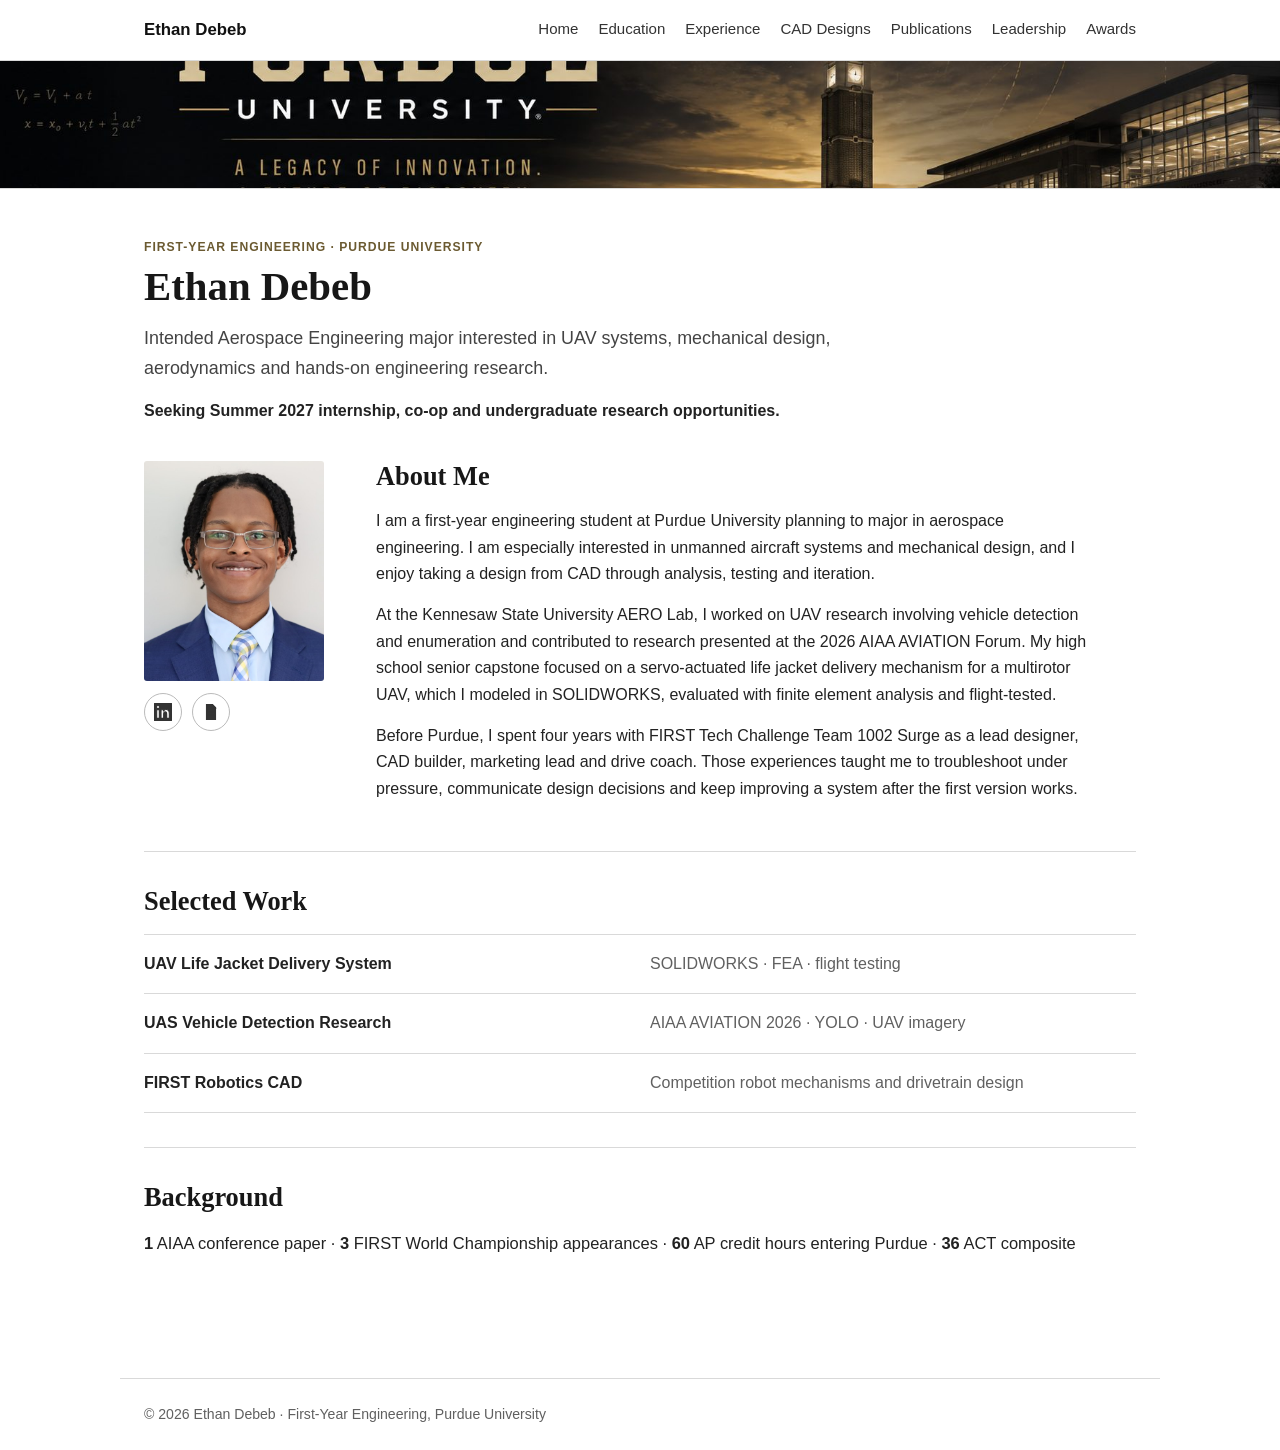
==== commit 41c28919: "Add files via upload" ====
--- a/index.html
+++ b/index.html
@@ -1,92 +1,67 @@
-<!DOCTYPE html>
+<!doctype html>
 <html lang="en">
 <head>
 <meta charset="UTF-8">
-<title>Ethan Debeb — Engineering Portfolio</title>
-<meta name="description" content="Ethan Debeb, first-year engineering student at Purdue University (intended major: aerospace engineering). UAV research, an AIAA conference paper, CAD design and FIRST Tech Challenge leadership.">
-<link rel="preconnect" href="https://fonts.googleapis.com">
-<link href="https://fonts.googleapis.com/css2?family=Inter:wght@400;500;600&family=Space+Grotesk:wght@500;600;700&display=swap" rel="stylesheet">
+<meta name="viewport" content="width=device-width, initial-scale=1">
 <link rel="stylesheet" href="styles.css">
+<title>Engineering Portfolio — Ethan Debeb</title>
 </head>
 <body>
-
-<nav>
+<nav class="site-nav">
   <div class="nav-inner">
-    <a href="index.html" class="brand">
-      <img src="purdue-wordmark.png" alt="Purdue University">
-      Ethan Debeb
-    </a>
+    <a class="brand" href="index.html">Ethan Debeb</a>
     <div class="nav-links">
-      <a href="index.html" class="active">Home</a>
+      <a href="index.html">Home</a>
       <a href="education.html">Education</a>
       <a href="experience.html">Experience</a>
       <a href="cad.html">CAD Designs</a>
       <a href="publications.html">Publications</a>
       <a href="leadership.html">Leadership</a>
-      <a href="affiliations.html">Affiliations</a>
       <a href="awards.html">Awards</a>
     </div>
   </div>
 </nav>
 
-<div class="hero">
-  <img src="purdue-header.jpg" alt="Purdue University campus at dusk with the Purdue wordmark">
-</div>
+<div class="campus-banner"><img src="purdue-header.jpg" alt="Purdue University campus"></div>
+<main>
+  <header class="page-header home-header">
+    <p class="eyebrow">First-Year Engineering · Purdue University</p>
+    <h1>Ethan Debeb</h1>
+    <p class="lead">Intended Aerospace Engineering major interested in UAV systems, mechanical design, aerodynamics and hands-on engineering research.</p>
+    <p class="availability">Seeking Summer 2027 internship, co-op and undergraduate research opportunities.</p>
+  </header>
 
-<main>
-<header class="page">
-  <div class="label">First-Year Engineering &middot; Purdue University</div>
-  <h1>Ethan Debeb</h1>
-  <p>Intended major: Aerospace Engineering. Seeking a Summer 2027 internship, co-op or Research Experience for Undergraduates (REU).</p>
-</header>
+  <section class="about-section">
+    <aside class="profile">
+      <img class="headshot" src="headshot.jpg" alt="Portrait of Ethan Debeb">
+      <div class="contact-icons" aria-label="Contact links">
+        <a href="https://www.linkedin.com/in/ethan-d-715631316" target="_blank" rel="noopener" aria-label="LinkedIn" title="LinkedIn"><svg viewBox="0 0 24 24" aria-hidden="true"><path d="M20.45 20.45h-3.56v-5.57c0-1.33-.02-3.04-1.85-3.04-1.85 0-2.14 1.45-2.14 2.94v5.67H9.35V9h3.41v1.56h.05c.48-.9 1.64-1.85 3.37-1.85 3.6 0 4.27 2.37 4.27 5.46v6.28zM5.34 7.43a2.06 2.06 0 1 1 0-4.13 2.06 2.06 0 0 1 0 4.13zM7.12 20.45H3.56V9h3.56v11.45zM22.22 0H1.77C.79 0 0 .77 0 1.73v20.54C0 23.23.79 24 1.77 24h20.45c.98 0 1.78-.77 1.78-1.73V1.73C24 .77 23.2 0 22.22 0z"/></svg></a>
+        <a href="Ethan-Debeb-Resume.pdf" target="_blank" rel="noopener" aria-label="Resume" title="Resume"><svg viewBox="0 0 24 24" aria-hidden="true"><path d="M6 2h8l4 4v16H6z"/><path d="M14 2v5h5M9 12h6M9 16h6"/></svg></a>
+      </div>
+    </aside>
+    <div class="about-copy">
+      <h2>About Me</h2>
+      <p>I am a first-year engineering student at Purdue University planning to major in aerospace engineering. I am especially interested in unmanned aircraft systems and mechanical design, and I enjoy taking a design from CAD through analysis, testing and iteration.</p>
+      <p>At the Kennesaw State University AERO Lab, I worked on UAV research involving vehicle detection and enumeration and contributed to research presented at the 2026 AIAA AVIATION Forum. My high school senior capstone focused on a servo-actuated life jacket delivery mechanism for a multirotor UAV, which I modeled in SOLIDWORKS, evaluated with finite element analysis and flight-tested.</p>
+      <p>Before Purdue, I spent four years with FIRST Tech Challenge Team 1002 Surge as a lead designer, CAD builder, marketing lead and drive coach. Those experiences taught me to troubleshoot under pressure, communicate design decisions and keep improving a system after the first version works.</p>
+    </div>
+  </section>
 
-<section class="first">
-  <div class="about">
-    <img class="photo" src="headshot.jpg" alt="Portrait of Ethan Debeb">
-    <div>
-      <h2>About Me</h2>
-      <p>I am a first-year engineering student at Purdue University, and I plan to major in aerospace engineering. I am drawn to unmanned aircraft systems and mechanical design, where an idea only counts once it has been modeled, tested and flown.</p>
-      <p>As an aerospace research intern at the Kennesaw State University AERO Lab, I contributed to a UAV-based real-time vehicle detection framework presented at the 2026 AIAA AVIATION Forum. For my senior capstone, I designed and flight-tested a servo-actuated life jacket delivery mechanism for multirotor UAVs, refining it through CAD modeling and finite element analysis.</p>
-      <p>On FIRST Tech Challenge Team 1002 Surge, I served as lead designer, marketing lead and drive coach across four seasons, including three FIRST World Championship appearances. I want to bring that same build-test-improve approach to an internship, co-op or REU in aerospace or mechanical engineering.</p>
-      <div class="chips"><span>AIAA Member</span><span>NSBE Member</span><span>American Mensa Member</span></div>
+  <section>
+    <h2>Selected Work</h2>
+    <div class="work-list">
+      <a href="cad.html"><strong>UAV Life Jacket Delivery System</strong><span>SOLIDWORKS · FEA · flight testing</span></a>
+      <a href="publications.html"><strong>UAS Vehicle Detection Research</strong><span>AIAA AVIATION 2026 · YOLO · UAV imagery</span></a>
+      <a href="cad.html"><strong>FIRST Robotics CAD</strong><span>Competition robot mechanisms and drivetrain design</span></a>
     </div>
-  </div>
-</section>
+  </section>
 
-<section>
-  <h2>At a Glance</h2>
-  <div class="stats">
-    <div class="card"><strong>1</strong>AIAA conference paper</div>
-    <div class="card"><strong>3</strong>FIRST World Championship appearances</div>
-    <div class="card"><strong>60</strong>credit hours earned through AP exams</div>
-    <div class="card"><strong>36</strong>ACT composite score</div>
-  </div>
-</section>
-
-<section>
-  <h2>Portfolio</h2>
-  <div class="grid-4">
-    <a class="card" href="education.html"><div class="label">Academics</div><h3>Education</h3><p>Purdue, Wheeler High School, technical skills, coursework and test scores.</p></a>
-    <a class="card" href="experience.html"><div class="label">Research &amp; Work</div><h3>Experience</h3><p>UAV research at the KSU AERO Lab and a quality engineering shadow at Porsche.</p></a>
-    <a class="card" href="cad.html"><div class="label">Design</div><h3>CAD Designs</h3><p>My senior capstone UAV mechanism and FTC robot subsystems in SOLIDWORKS.</p></a>
-    <a class="card" href="publications.html"><div class="label">Research Output</div><h3>Publications</h3><p>AIAA AVIATION 2026 conference paper and research poster.</p></a>
-    <a class="card" href="leadership.html"><div class="label">Teams &amp; Roles</div><h3>Leadership</h3><p>Students In Space Club and FIRST Tech Challenge Team 1002 Surge.</p></a>
-    <a class="card" href="affiliations.html"><div class="label">Memberships</div><h3>Affiliations</h3><p>AIAA, NSBE and American Mensa.</p></a>
-    <a class="card" href="awards.html"><div class="label">Recognition</div><h3>Awards &amp; Honors</h3><p>Academic honors and FIRST Tech Challenge awards.</p></a>
-  </div>
-</section>
-
-<section>
-  <h2>Contact Me</h2>
-  <p class="intro">For Summer 2027 internship, co-op and research opportunities, please connect with me on LinkedIn or view my résumé.</p>
-  <div class="contact">
-    <a href="https://www.linkedin.com/in/ethan-d-715631316" target="_blank" rel="noopener"><svg viewBox="0 0 24 24" fill="currentColor" aria-hidden="true"><path d="M20.45 20.45h-3.56v-5.57c0-1.33-.02-3.04-1.85-3.04-1.85 0-2.14 1.45-2.14 2.94v5.67H9.35V9h3.41v1.56h.05c.48-.9 1.64-1.85 3.37-1.85 3.6 0 4.27 2.37 4.27 5.46v6.28zM5.34 7.43a2.06 2.06 0 1 1 0-4.13 2.06 2.06 0 0 1 0 4.13zM7.12 20.45H3.56V9h3.56v11.45zM22.22 0H1.77C.79 0 0 .77 0 1.73v20.54C0 23.23.79 24 1.77 24h20.45c.98 0 1.78-.77 1.78-1.73V1.73C24 .77 23.2 0 22.22 0z"/></svg> LinkedIn</a>
-    <a href="Ethan-Debeb-Resume.pdf" target="_blank" rel="noopener"><svg viewBox="0 0 24 24" fill="none" stroke="currentColor" stroke-width="1.8" stroke-linecap="round" stroke-linejoin="round" aria-hidden="true"><path d="M14 2H6a2 2 0 0 0-2 2v16a2 2 0 0 0 2 2h12a2 2 0 0 0 2-2V8z"/><path d="M14 2v6h6"/><path d="M8 13h8M8 17h8M8 9h2"/></svg> Résumé</a>
-  </div>
-</section>
+  <section class="quick-facts">
+    <h2>Background</h2>
+    <p><strong>1</strong> AIAA conference paper · <strong>3</strong> FIRST World Championship appearances · <strong>60</strong> AP credit hours entering Purdue · <strong>36</strong> ACT composite</p>
+  </section>
 </main>
 
-<footer>&copy; 2026 Ethan Debeb &middot; First-Year Engineering, Purdue University</footer>
-
+<footer>© 2026 Ethan Debeb · First-Year Engineering, Purdue University</footer>
 </body>
 </html>
--- a/styles.css
+++ b/styles.css
@@ -1,195 +1,71 @@
-/* Ethan Debeb — Engineering Portfolio
-   One shared stylesheet. Desktop layout only. */
 
-:root {
-  --bg: #070809;
-  --panel: #171614;
-  --line: #3a362c;
-  --text: #f5f2ea;
-  --text-dim: #d6ccb6;
-  --gold: #cfb991;          /* Purdue Old Gold */
-  --font-head: 'Space Grotesk', Arial, sans-serif;
-  --font-body: 'Inter', Arial, sans-serif;
+:root{--ink:#222;--muted:#606060;--line:#d9d9d9;--soft:#f6f6f4;--gold:#cfb991;--max:1040px}
+*{box-sizing:border-box}
+html{scroll-behavior:smooth}
+body{margin:0;color:var(--ink);background:#fff;font:16px/1.65 Arial,Helvetica,sans-serif}
+a{color:#4b3b13;text-decoration-thickness:1px;text-underline-offset:3px}
+a:hover{color:#000}
+.site-nav{border-bottom:1px solid var(--line);background:#fff}
+.nav-inner{max-width:var(--max);margin:auto;padding:16px 24px;display:flex;align-items:center;justify-content:space-between;gap:24px}
+.brand{font-weight:700;color:#111;text-decoration:none;font-size:1.05rem}
+.nav-links{display:flex;gap:20px;flex-wrap:wrap}
+.nav-links a{color:#333;text-decoration:none;font-size:.94rem}
+.nav-links a:hover{text-decoration:underline}
+.campus-banner{height:128px;overflow:hidden;border-bottom:1px solid var(--line);background:#eee}
+.campus-banner img{width:100%;height:100%;object-fit:cover;object-position:center 54%;display:block}
+main{max-width:var(--max);margin:auto;padding:48px 24px 72px}
+.page-header{max-width:760px;margin-bottom:42px}
+.home-header{margin-bottom:36px}
+.eyebrow{margin:0 0 6px;text-transform:uppercase;letter-spacing:.08em;font-size:.76rem;font-weight:700;color:#6b5a31}
+h1,h2,h3{font-family:Georgia,"Times New Roman",serif;line-height:1.2;color:#171717}
+h1{font-size:2.55rem;margin:.15em 0 .3em}
+h2{font-size:1.65rem;margin:0 0 16px}
+h3{font-size:1.12rem;margin:0 0 7px}
+p{margin:0 0 15px}
+.lead{font-size:1.12rem;color:#444;max-width:720px}
+.availability{font-weight:700}
+section{padding:34px 0;border-top:1px solid var(--line)}
+.about-section{display:grid;grid-template-columns:190px minmax(0,1fr);gap:42px;padding-top:0;border-top:0}
+.headshot{width:180px;height:220px;object-fit:cover;border-radius:3px;display:block}
+.contact-icons{display:flex;gap:10px;margin-top:12px}
+.contact-icons a{width:38px;height:38px;border:1px solid #bbb;border-radius:50%;display:grid;place-items:center;color:#333}
+.contact-icons svg{width:18px;height:18px;fill:currentColor;stroke:currentColor;stroke-width:1.5}
+.about-copy{max-width:720px}
+.work-list{border-top:1px solid var(--line)}
+.work-list a{display:grid;grid-template-columns:1fr 1fr;gap:20px;padding:16px 0;border-bottom:1px solid var(--line);text-decoration:none;color:inherit}
+.work-list span{color:var(--muted)}
+.quick-facts p{font-size:1.03rem}
+.school{display:grid;grid-template-columns:82px 1fr;gap:24px;padding:22px 0;border-bottom:1px solid var(--line)}
+.school:first-of-type{padding-top:0}
+.school img{width:72px;max-height:72px;object-fit:contain}
+.detail-grid{display:grid;grid-template-columns:repeat(3,1fr);gap:28px}
+.detail-grid>div{padding-right:20px}
+.table-wrap{overflow-x:auto}
+table{width:100%;border-collapse:collapse}
+th,td{text-align:left;padding:10px 12px;border-bottom:1px solid var(--line)}
+th{background:var(--soft)}
+.entry{max-width:820px}
+.meta{color:var(--muted)}
+li{margin:7px 0}
+.project{display:grid;grid-template-columns:1fr 360px;gap:44px;align-items:start}
+.project img{width:100%;height:auto;border:1px solid var(--line)}
+.poster-link{display:inline-block;margin-top:8px}
+.award-list>div{padding:18px 0;border-bottom:1px solid var(--line)}
+.award-list span{font-size:.9rem;color:var(--muted)}
+.photo-note{background:var(--soft);padding:24px;margin-top:28px;border:0}
+footer{border-top:1px solid var(--line);max-width:var(--max);margin:auto;padding:24px;color:var(--muted);font-size:.88rem}
+@media(max-width:760px){
+ .nav-inner{align-items:flex-start;flex-direction:column;gap:10px}
+ .nav-links{gap:10px 16px}
+ .campus-banner{height:86px}
+ main{padding-top:34px}
+ .about-section{grid-template-columns:1fr;gap:24px}
+ .profile{display:flex;align-items:flex-end;gap:14px}
+ .headshot{width:140px;height:170px}
+ .contact-icons{margin:0 0 4px}
+ .detail-grid,.project{grid-template-columns:1fr}
+ .project img{max-width:520px}
+ .work-list a{grid-template-columns:1fr;gap:2px}
+ h1{font-size:2.1rem}
 }
-
-* { margin: 0; padding: 0; box-sizing: border-box; }
-
-body {
-  min-width: 1100px;
-  background: var(--bg);
-  color: var(--text);
-  font-family: var(--font-body);
-  font-size: 17px;
-  line-height: 1.7;
-}
-
-a { color: var(--gold); }
-img { display: block; max-width: 100%; }
-h1, h2, h3 { font-family: var(--font-head); line-height: 1.25; }
-h1 { font-size: 3rem; }
-h2 { font-size: 1.8rem; margin-bottom: 20px; }
-h3 { font-size: 1.25rem; }
-ul { padding-left: 22px; }
-li { margin-bottom: 6px; }
-
-.label {
-  font-size: 0.85rem;
-  font-weight: 600;
-  letter-spacing: 0.08em;
-  text-transform: uppercase;
-  color: var(--gold);
-}
-.dim { color: var(--text-dim); }
-
-/* ---------- Navigation ---------- */
-nav {
-  position: sticky;
-  top: 0;
-  z-index: 10;
-  background: var(--bg);
-  border-bottom: 1px solid var(--line);
-}
-.nav-inner {
-  max-width: 1180px;
-  margin: 0 auto;
-  padding: 12px 32px;
-  display: flex;
-  align-items: center;
-  justify-content: space-between;
-}
-.brand {
-  display: flex;
-  align-items: center;
-  gap: 14px;
-  color: var(--text);
-  text-decoration: none;
-  font-family: var(--font-head);
-  font-size: 1.2rem;
-  font-weight: 700;
-}
-.brand img { height: 46px; }
-.nav-links a {
-  margin-left: 4px;
-  padding: 8px 12px;
-  border-radius: 4px;
-  color: var(--text-dim);
-  text-decoration: none;
-  font-size: 0.95rem;
-  font-weight: 500;
-}
-.nav-links a:hover { color: var(--text); }
-.nav-links a.active { color: var(--bg); background: var(--gold); }
-
-/* ---------- Page layout ---------- */
-.hero { border-bottom: 1px solid var(--line); }
-.hero img { width: 100%; max-height: 460px; object-fit: cover; }
-
-main { max-width: 1180px; margin: 0 auto; padding: 0 32px; }
-header.page { padding: 56px 0 32px; }
-header.page h1 { margin: 6px 0 12px; }
-header.page p { max-width: 70ch; font-size: 1.1rem; color: var(--text-dim); }
-
-section { padding: 40px 0; border-top: 1px solid var(--line); }
-section.first { border-top: none; padding-top: 0; }
-section .intro { max-width: 70ch; margin-bottom: 24px; color: var(--text-dim); }
-
-footer {
-  margin-top: 40px;
-  padding: 28px;
-  border-top: 1px solid var(--line);
-  text-align: center;
-  font-size: 0.9rem;
-  color: var(--text-dim);
-}
-
-/* ---------- Cards ---------- */
-.card {
-  background: var(--panel);
-  border: 1px solid var(--line);
-  border-radius: 6px;
-  padding: 26px 30px;
-  margin-bottom: 20px;
-}
-.card h3 { margin: 4px 0 2px; }
-.card .where { color: var(--text-dim); margin-bottom: 12px; }
-.card .date { margin-top: 12px; font-size: 0.95rem; color: var(--gold); }
-
-.grid-2 { display: grid; grid-template-columns: 1fr 1fr; gap: 20px; }
-.grid-3 { display: grid; grid-template-columns: repeat(3, 1fr); gap: 24px; }
-.grid-4 { display: grid; grid-template-columns: repeat(4, 1fr); gap: 20px; }
-.grid-2 .card, .grid-3 .card, .grid-4 .card { margin-bottom: 0; }
-
-.chips span {
-  display: inline-block;
-  margin: 0 8px 8px 0;
-  padding: 5px 12px;
-  border: 1px solid var(--gold);
-  border-radius: 4px;
-  font-size: 0.95rem;
-  color: var(--gold);
-}
-
-/* ---------- Home ---------- */
-.about { display: grid; grid-template-columns: 300px 1fr; gap: 48px; align-items: start; }
-.about .photo { border-radius: 6px; border: 1px solid var(--line); }
-.about p { margin-bottom: 16px; color: var(--text-dim); }
-
-.stats { display: grid; grid-template-columns: repeat(4, 1fr); gap: 20px; }
-.stats .card { text-align: center; }
-.stats strong { display: block; font-family: var(--font-head); font-size: 2.2rem; color: var(--gold); }
-
-a.card { display: block; color: var(--text); text-decoration: none; }
-a.card:hover { border-color: var(--gold); }
-a.card p { color: var(--text-dim); }
-
-.contact { display: flex; gap: 24px; }
-.contact a {
-  display: flex;
-  align-items: center;
-  gap: 12px;
-  padding: 14px 24px;
-  border: 1px solid var(--gold);
-  border-radius: 6px;
-  text-decoration: none;
-  font-weight: 600;
-}
-.contact a:hover { background: var(--gold); color: var(--bg); }
-.contact svg { width: 28px; height: 28px; }
-
-/* ---------- Education ---------- */
-.school { display: grid; grid-template-columns: 200px 1fr auto; gap: 30px; align-items: center; }
-.school .logo {
-  height: 110px;
-  padding: 12px;
-  border-radius: 6px;
-  background: #fff;
-  display: flex;
-  align-items: center;
-  justify-content: center;
-}
-.school .logo.black { background: #070809; }
-.school .logo img { max-height: 86px; }
-.school .badge { border: 1px solid var(--gold); border-radius: 4px; padding: 6px 12px; color: var(--gold); white-space: nowrap; }
-
-table { width: 100%; border-collapse: collapse; background: var(--panel); border: 1px solid var(--line); }
-th, td { padding: 12px 18px; text-align: left; border-bottom: 1px solid var(--line); }
-th { font-size: 0.85rem; text-transform: uppercase; letter-spacing: 0.06em; color: var(--gold); }
-td.num, th.num { text-align: right; }
-
-/* ---------- CAD Designs ---------- */
-.design { display: flex; flex-direction: column; }
-.design .image { background: #fff; border-radius: 4px; height: 280px; margin-bottom: 18px; }
-.design .image img { width: 100%; height: 100%; object-fit: contain; padding: 14px; }
-.design p { color: var(--text-dim); margin: 8px 0 14px; }
-.facts { margin-top: auto; border-top: 1px solid var(--line); padding-top: 12px; font-size: 0.95rem; }
-.facts div { display: flex; justify-content: space-between; gap: 16px; padding: 3px 0; }
-.facts span:first-child { color: var(--text-dim); }
-
-/* ---------- Publications ---------- */
-.poster img { width: 100%; border-radius: 4px; background: #fff; }
-
-/* ---------- Awards ---------- */
-.season ul { list-style: none; padding: 0; }
-.season li { padding: 8px 0; border-bottom: 1px solid var(--line); color: var(--text-dim); }
-.season li:last-child { border-bottom: none; }
-.season strong { color: var(--text); }
+.portfolio-photo{margin:26px 0 4px}.portfolio-photo img{display:block;width:100%;height:auto;border-radius:2px}.portfolio-photo figcaption{margin-top:8px;color:var(--muted);font-size:.86rem;line-height:1.45}.wide-photo{max-width:760px}.photo-pair{display:grid;grid-template-columns:1fr 1fr;gap:24px;margin-top:26px}.photo-pair .portfolio-photo{margin:0}@media(max-width:760px){.photo-pair{grid-template-columns:1fr}}
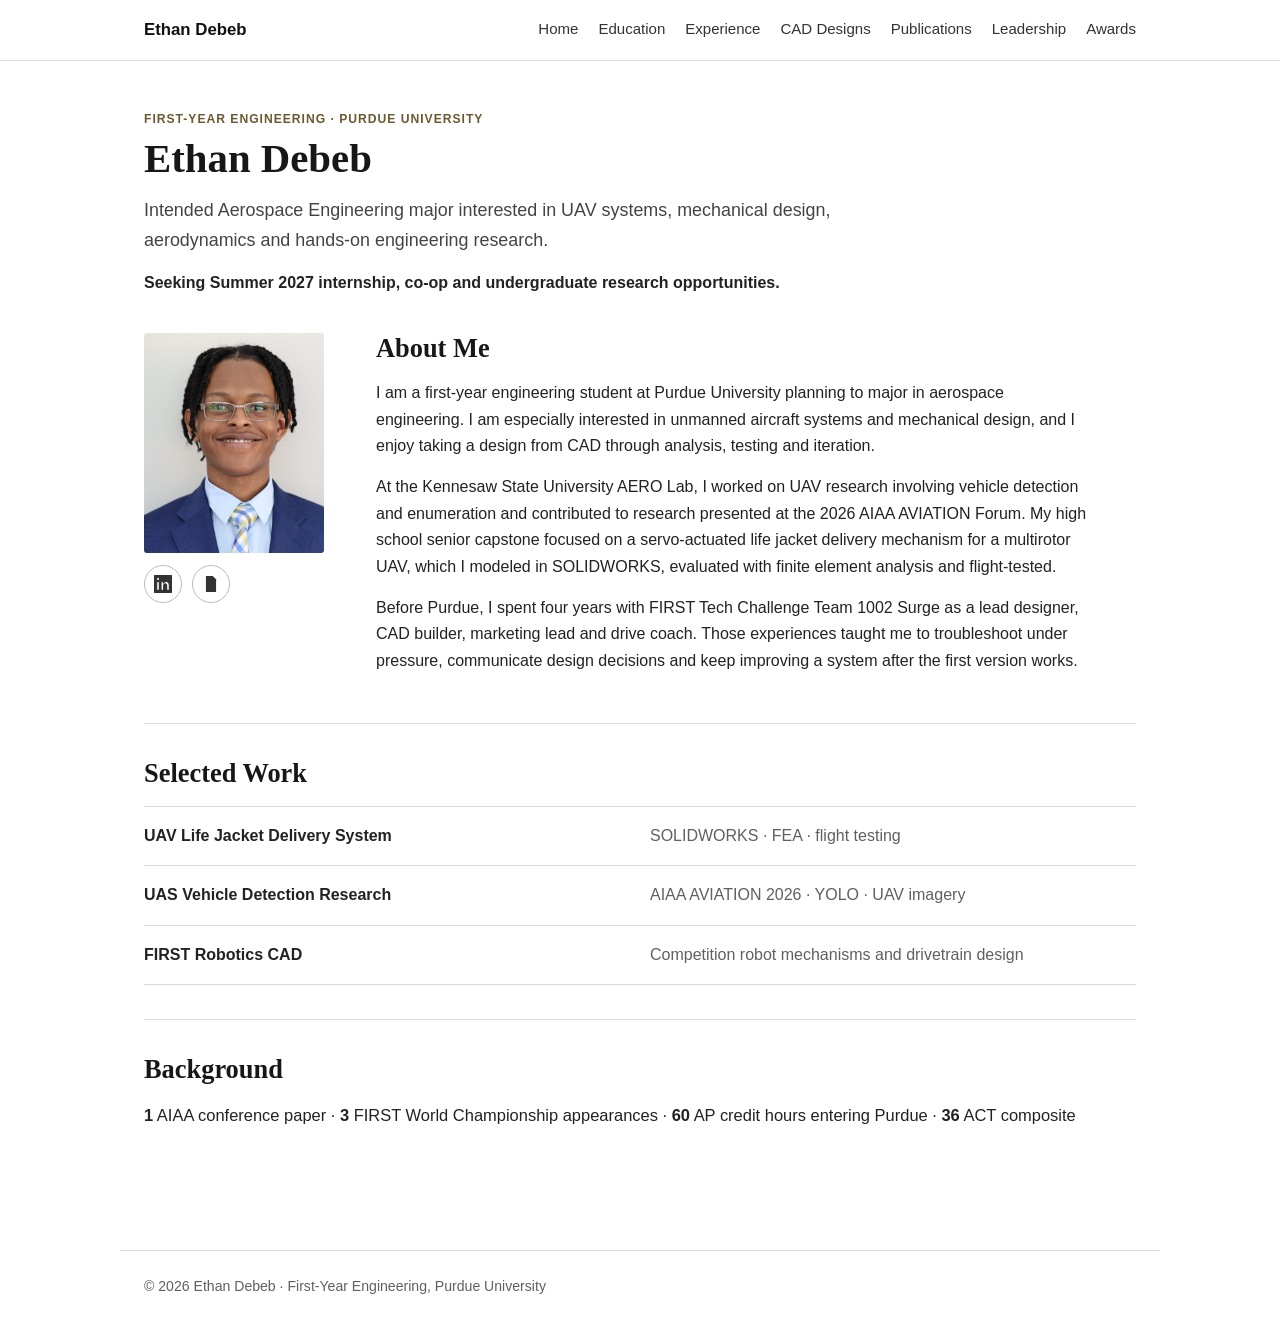
==== commit 16d361d7: "Update index.html" ====
--- a/index.html
+++ b/index.html
@@ -22,7 +22,6 @@
   </div>
 </nav>
 
-<div class="campus-banner"><img src="purdue-header.jpg" alt="Purdue University campus"></div>
 <main>
   <header class="page-header home-header">
     <p class="eyebrow">First-Year Engineering · Purdue University</p>
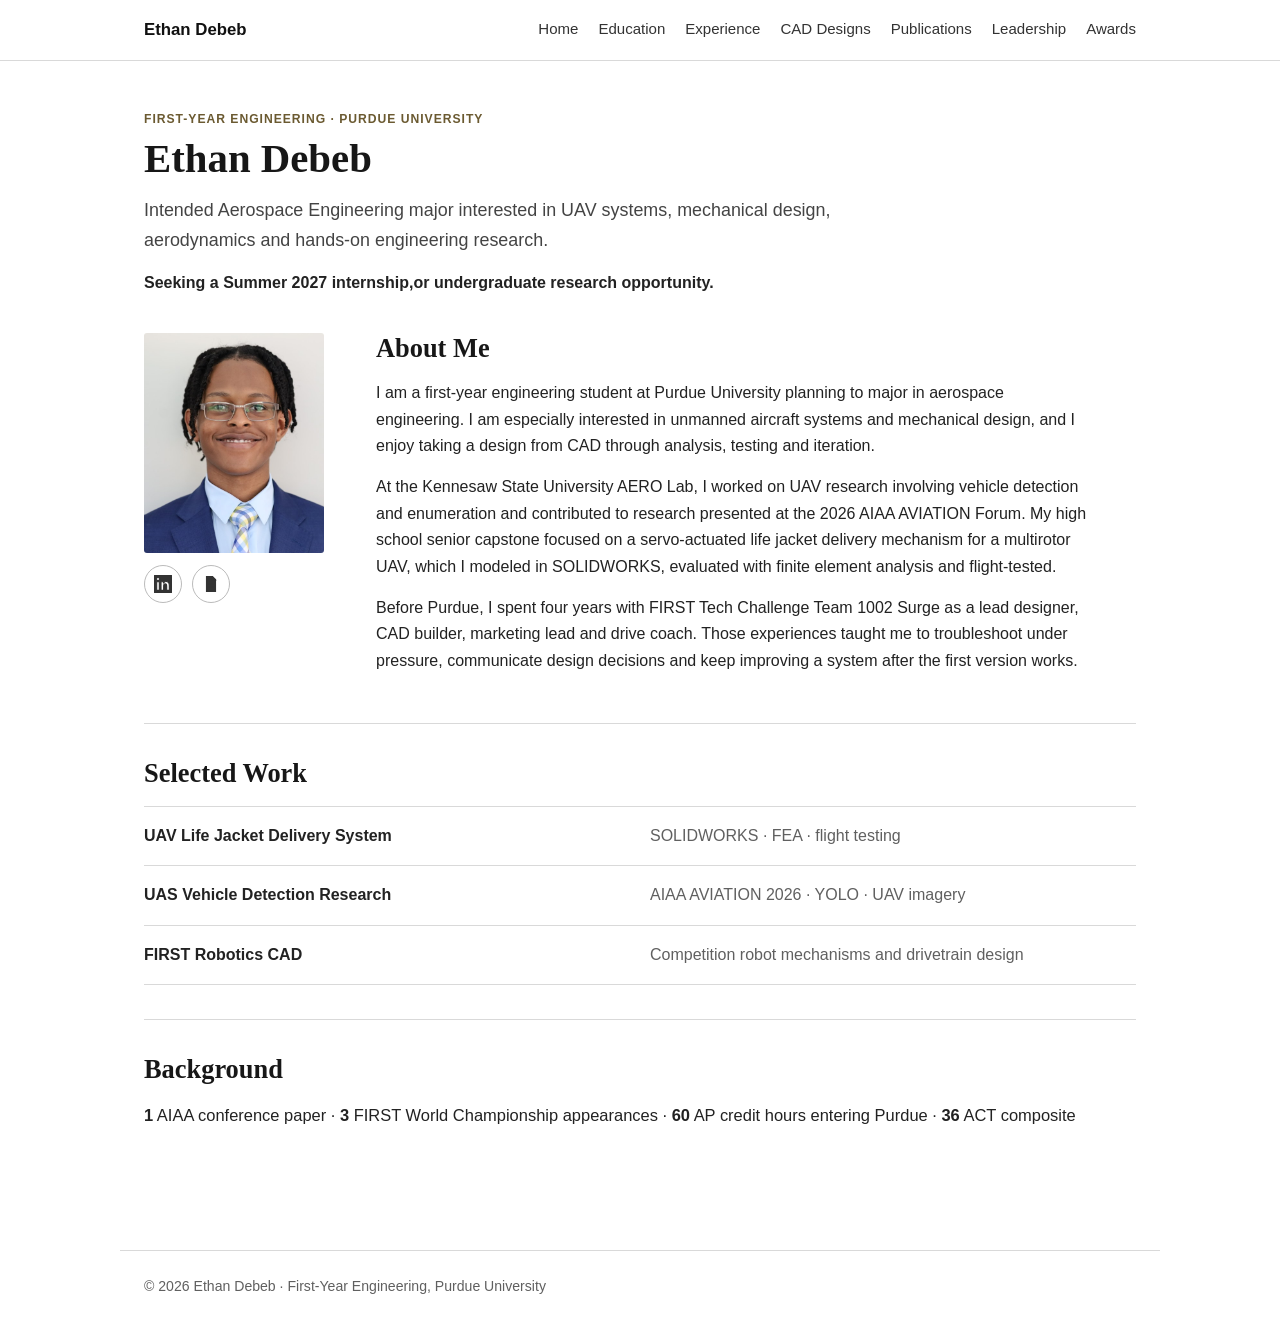
==== commit 15ae6d88: "Update index.html" ====
--- a/index.html
+++ b/index.html
@@ -27,7 +27,7 @@
     <p class="eyebrow">First-Year Engineering · Purdue University</p>
     <h1>Ethan Debeb</h1>
     <p class="lead">Intended Aerospace Engineering major interested in UAV systems, mechanical design, aerodynamics and hands-on engineering research.</p>
-    <p class="availability">Seeking Summer 2027 internship, co-op and undergraduate research opportunities.</p>
+    <p class="availability">Seeking a Summer 2027 internship,or undergraduate research opportunity.</p>
   </header>
 
   <section class="about-section">
--- a/styles.css
+++ b/styles.css
@@ -11,8 +11,6 @@
 .nav-links{display:flex;gap:20px;flex-wrap:wrap}
 .nav-links a{color:#333;text-decoration:none;font-size:.94rem}
 .nav-links a:hover{text-decoration:underline}
-.campus-banner{height:128px;overflow:hidden;border-bottom:1px solid var(--line);background:#eee}
-.campus-banner img{width:100%;height:100%;object-fit:cover;object-position:center 54%;display:block}
 main{max-width:var(--max);margin:auto;padding:48px 24px 72px}
 .page-header{max-width:760px;margin-bottom:42px}
 .home-header{margin-bottom:36px}
@@ -57,7 +55,6 @@
 @media(max-width:760px){
  .nav-inner{align-items:flex-start;flex-direction:column;gap:10px}
  .nav-links{gap:10px 16px}
- .campus-banner{height:86px}
  main{padding-top:34px}
  .about-section{grid-template-columns:1fr;gap:24px}
  .profile{display:flex;align-items:flex-end;gap:14px}
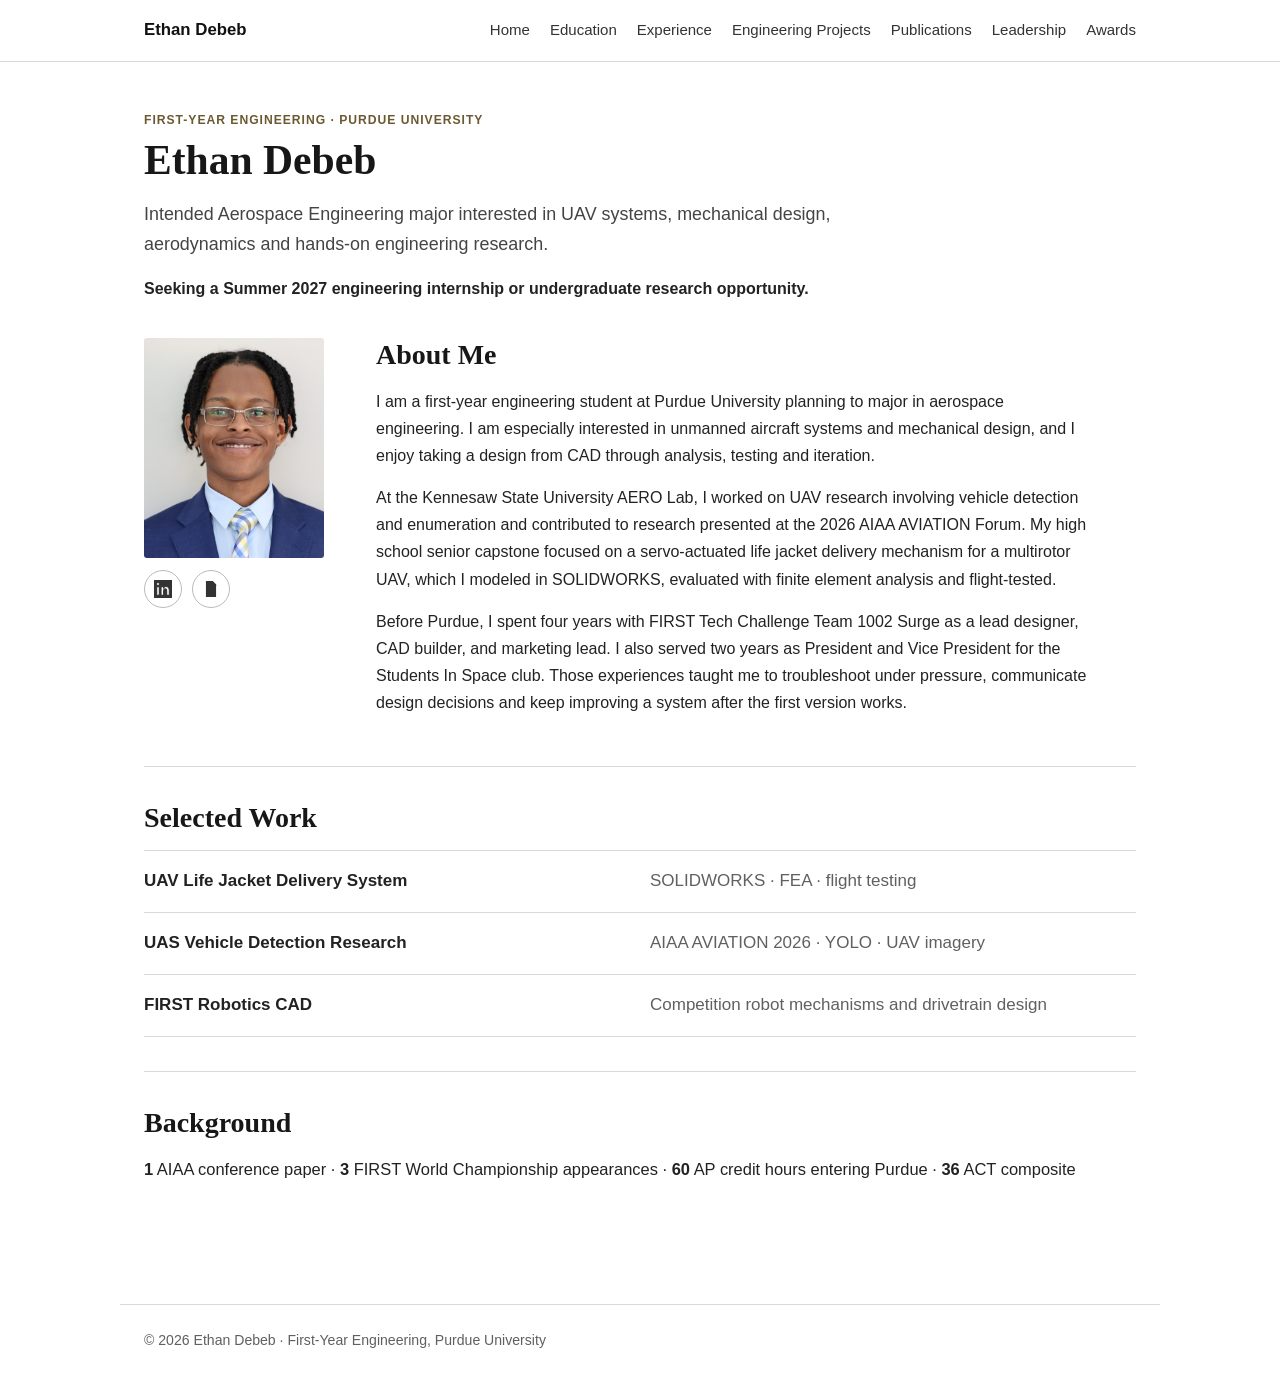
==== commit 9c868920: "Update index.html" ====
--- a/index.html
+++ b/index.html
@@ -14,7 +14,7 @@
       <a href="index.html">Home</a>
       <a href="education.html">Education</a>
       <a href="experience.html">Experience</a>
-      <a href="cad.html">CAD Designs</a>
+      <a href="cad.html">Engineering Projects</a>
       <a href="publications.html">Publications</a>
       <a href="leadership.html">Leadership</a>
       <a href="awards.html">Awards</a>
@@ -27,7 +27,7 @@
     <p class="eyebrow">First-Year Engineering · Purdue University</p>
     <h1>Ethan Debeb</h1>
     <p class="lead">Intended Aerospace Engineering major interested in UAV systems, mechanical design, aerodynamics and hands-on engineering research.</p>
-    <p class="availability">Seeking a Summer 2027 internship,or undergraduate research opportunity.</p>
+    <p class="availability">Seeking a Summer 2027 engineering internship or undergraduate research opportunity.</p>
   </header>
 
   <section class="about-section">
@@ -42,7 +42,7 @@
       <h2>About Me</h2>
       <p>I am a first-year engineering student at Purdue University planning to major in aerospace engineering. I am especially interested in unmanned aircraft systems and mechanical design, and I enjoy taking a design from CAD through analysis, testing and iteration.</p>
       <p>At the Kennesaw State University AERO Lab, I worked on UAV research involving vehicle detection and enumeration and contributed to research presented at the 2026 AIAA AVIATION Forum. My high school senior capstone focused on a servo-actuated life jacket delivery mechanism for a multirotor UAV, which I modeled in SOLIDWORKS, evaluated with finite element analysis and flight-tested.</p>
-      <p>Before Purdue, I spent four years with FIRST Tech Challenge Team 1002 Surge as a lead designer, CAD builder, marketing lead and drive coach. Those experiences taught me to troubleshoot under pressure, communicate design decisions and keep improving a system after the first version works.</p>
+      <p>Before Purdue, I spent four years with FIRST Tech Challenge Team 1002 Surge as a lead designer, CAD builder, and marketing lead. I also served two years as President and Vice President for the Students In Space club. Those experiences taught me to troubleshoot under pressure, communicate design decisions and keep improving a system after the first version works.</p>
     </div>
   </section>
 
--- a/styles.css
+++ b/styles.css
@@ -52,17 +52,263 @@
 .award-list span{font-size:.9rem;color:var(--muted)}
 .photo-note{background:var(--soft);padding:24px;margin-top:28px;border:0}
 footer{border-top:1px solid var(--line);max-width:var(--max);margin:auto;padding:24px;color:var(--muted);font-size:.88rem}
-@media(max-width:760px){
- .nav-inner{align-items:flex-start;flex-direction:column;gap:10px}
- .nav-links{gap:10px 16px}
- main{padding-top:34px}
- .about-section{grid-template-columns:1fr;gap:24px}
- .profile{display:flex;align-items:flex-end;gap:14px}
- .headshot{width:140px;height:170px}
- .contact-icons{margin:0 0 4px}
- .detail-grid,.project{grid-template-columns:1fr}
- .project img{max-width:520px}
- .work-list a{grid-template-columns:1fr;gap:2px}
- h1{font-size:2.1rem}
-}
-.portfolio-photo{margin:26px 0 4px}.portfolio-photo img{display:block;width:100%;height:auto;border-radius:2px}.portfolio-photo figcaption{margin-top:8px;color:var(--muted);font-size:.86rem;line-height:1.45}.wide-photo{max-width:760px}.photo-pair{display:grid;grid-template-columns:1fr 1fr;gap:24px;margin-top:26px}.photo-pair .portfolio-photo{margin:0}@media(max-width:760px){.photo-pair{grid-template-columns:1fr}}
+
+
+/* Shared interior-page styling: intentionally desktop-only */
+.nav-links a[aria-current="page"]{font-weight:700;color:#111;text-decoration:underline;text-underline-offset:5px}
+.dek{font-size:1.05rem;color:var(--muted);max-width:760px}
+.section{padding:34px 0;border-top:1px solid var(--line)}
+.section-head{display:flex;justify-content:space-between;align-items:end;gap:24px;margin-bottom:20px}
+.stage-code,.mono{font-family:Arial,Helvetica,sans-serif;font-size:.78rem;letter-spacing:.05em;color:var(--muted)}
+.card-list{max-width:860px}
+.card{display:grid;grid-template-columns:100px 1fr;gap:22px;padding:20px 0;border-bottom:1px solid var(--line)}
+.tag,.proj-label,.star .sub{font-size:.75rem;font-weight:700;letter-spacing:.07em;text-transform:uppercase;color:#6b5a31}
+.bullets{padding-left:20px}
+.role,.case,.proj{margin:0 0 34px;border-top:1px solid var(--line)}
+.role-head,.case-top,.proj-head{padding:22px 0 16px}
+.role-head p,.case-top p,.proj-summary,.star-item p,.star-item ul{color:var(--muted)}
+.star{padding:22px 0;border-top:1px solid var(--line)}
+.star-grid{display:grid;grid-template-columns:repeat(2,1fr);gap:24px;margin-top:14px}
+.star-item{padding:0}
+.star-item .lbl{font-size:.74rem;font-weight:700;letter-spacing:.06em;text-transform:uppercase;color:#6b5a31;margin-bottom:6px}
+.star-item .lbl b{display:inline-block;margin-right:7px;color:#111}
+.am-wrap{margin-top:12px;overflow-x:auto}
+.am-table{min-width:820px}
+.am-table th,.am-table td{vertical-align:top}
+.am-yr{display:block;font-weight:700}
+.am-season{display:block;color:var(--muted);font-size:.9rem}
+.am-badge{display:block;margin:0 0 5px}
+.am-legend{display:flex;gap:18px;margin-top:12px;color:var(--muted);font-size:.82rem}
+.proj-head{display:flex;justify-content:space-between;align-items:baseline;gap:24px}
+.proj-tag{font-size:.78rem;color:#6b5a31;font-weight:700}
+.proj-body{display:grid;grid-template-columns:340px 1fr;gap:36px;padding:8px 0 24px}
+.proj-media{background:var(--soft);padding:18px}
+.proj-media img{display:block;width:100%;height:250px;object-fit:contain}
+.proj-main{min-width:0}
+.specs{display:grid;grid-template-columns:1fr 1fr;border-top:1px solid var(--line);margin-top:16px}
+.spec{padding:12px 12px 12px 0;border-bottom:1px solid var(--line)}
+.spec.wide{grid-column:1/-1}
+.spec .k{display:block;font-size:.72rem;font-weight:700;text-transform:uppercase;letter-spacing:.05em;color:#6b5a31}
+.spec .v{display:block}
+.spec ul{margin:4px 0 0;padding-left:18px}
+.kpis{display:grid;grid-template-columns:repeat(4,1fr);border-top:1px solid var(--line);border-bottom:1px solid var(--line);margin:6px 0 10px}
+.kpi{padding:16px 18px 16px 0}
+.kpi b{display:block;font-family:Georgia,"Times New Roman",serif;font-size:1.3rem}
+.kpi span{font-size:.78rem;color:var(--muted)}
+.step{padding:28px 0;border-top:1px solid var(--line)}
+.step-head{display:flex;align-items:baseline;gap:12px;margin-bottom:12px}
+.step-num{font-weight:700;color:#6b5a31;font-size:.8rem}
+.step-head h4{font-family:Georgia,"Times New Roman",serif;font-size:1.2rem;margin:0}
+.two{display:grid;grid-template-columns:1fr 1fr;gap:28px;align-items:start;margin:18px 0}
+.iters{display:grid;grid-template-columns:repeat(3,1fr);gap:20px;margin:18px 0}
+.fig{margin:0;border:1px solid var(--line);background:#fff}
+.fig .img{padding:12px;background:var(--soft);display:flex;justify-content:center;align-items:center}
+.fig img{display:block;max-width:100%;max-height:300px;width:auto;height:auto;object-fit:contain}
+.fig figcaption{padding:10px 12px;color:var(--muted);font-size:.84rem;line-height:1.45}
+.fig figcaption b{display:block;color:#333}
+.tbl-wrap{overflow-x:auto;margin:14px 0 18px}
+table.ct{min-width:680px}
+table.ct td.n{text-align:right;white-space:nowrap}
+.callout{background:var(--soft);padding:18px 20px;margin:18px 0;border-left:3px solid var(--gold)}
+.note{font-size:.85rem;color:var(--muted);font-style:italic}
+.pts{padding-left:20px}
+.portfolio-photo{margin:26px 0 4px}.portfolio-photo img{display:block;width:100%;height:auto;border-radius:2px}.portfolio-photo figcaption{margin-top:8px;color:var(--muted);font-size:.86rem;line-height:1.45}.wide-photo{max-width:760px}.photo-pair{display:grid;grid-template-columns:1fr 1fr;gap:24px;margin-top:26px}.photo-pair .portfolio-photo{margin:0}
+
+
+/* Refined engineering case-study presentation */
+.case{border:1px solid var(--line);background:#fff;margin:0 0 38px}
+.case-top{padding:26px 28px;background:var(--soft);border-bottom:1px solid var(--line)}
+.case-top h3{font-family:Georgia,"Times New Roman",serif;font-size:1.35rem;margin:4px 0 10px}
+.case-top p{max-width:820px;color:#444}
+.kpis{margin:0;grid-template-columns:repeat(4,1fr);background:#fff;border-top:0}
+.kpi{padding:18px;border-right:1px solid var(--line)}
+.kpi:last-child{border-right:0}
+.step{padding:28px;border-top:1px solid var(--line)}
+.step:first-of-type{border-top:0}
+.step-head{padding-bottom:10px;margin-bottom:18px;border-bottom:1px solid var(--line)}
+.step-num{display:inline-block;min-width:28px;color:#6b5a31}
+.step-head h4{font-size:1.28rem}
+.step>p,.step>ul{max-width:850px}
+.tbl-wrap{border:1px solid var(--line);margin:18px 0 22px;overflow:visible}
+table.ct{min-width:0;font-size:.92rem}
+table.ct th{font-size:.82rem;color:#333;background:var(--soft);border-right:1px solid var(--line)}
+table.ct td{vertical-align:top;border-right:1px solid #ececec}
+table.ct th:last-child,table.ct td:last-child{border-right:0}
+table.ct tr.hl td{background:#fbf8f1}
+.two{grid-template-columns:minmax(0,1fr) 330px;gap:30px}
+.two>.fig:first-child:last-child{grid-column:auto}
+.fig{max-width:420px;margin:0 auto;border:1px solid var(--line)}
+.fig .img{height:250px;padding:16px;background:#fafafa}
+.fig img{max-width:100%;max-height:218px;width:auto;height:auto}
+.iters{grid-template-columns:repeat(3,1fr);gap:18px}
+.iters .fig{max-width:280px;width:100%}
+.iters .fig .img{height:190px}
+.iters .fig img{max-height:158px}
+.proj-media{padding:16px;display:flex;align-items:center;justify-content:center}
+.proj-media img{width:auto;max-width:100%;height:auto;max-height:220px}
+.callout{max-width:850px;border:1px solid #ded5c2;border-left:4px solid var(--gold);background:#fbf9f4}
+
+/* Leadership case studies: STAR is presented as a readable table */
+.role{border:1px solid var(--line);background:#fff;margin-bottom:34px}
+.role-head{padding:22px 26px;background:var(--soft);border-bottom:1px solid var(--line)}
+.role-head h3{font-size:1.35rem;margin:3px 0 5px}
+.star{padding:26px;border-top:1px solid var(--line)}
+.role-head+.star{border-top:0}
+.star h4{font-family:Georgia,"Times New Roman",serif;font-size:1.18rem;margin:0 0 5px}
+.star-table-wrap{margin-top:15px;border:1px solid var(--line)}
+.star-table{width:100%;border-collapse:collapse;table-layout:fixed}
+.star-table th{width:125px;background:var(--soft);color:#5e4e28;font-size:.78rem;text-transform:uppercase;letter-spacing:.06em;vertical-align:top;border-right:1px solid var(--line)}
+.star-table td{vertical-align:top;color:#444}
+.star-table th,.star-table td{padding:13px 15px;border-bottom:1px solid var(--line)}
+.star-table tr:last-child th,.star-table tr:last-child td{border-bottom:0}
+.star-table p{margin:0}
+.star-table ul{margin:0;padding-left:19px}
+.star-table li{margin:4px 0}
+.awards-note{margin:4px 26px 26px;padding:15px 18px;background:var(--soft);border-left:3px solid var(--gold);max-width:760px}
+
+/* CAD portfolio redesign: compact, recruiter-friendly engineering case study */
+#capstone > .section-head{padding-bottom:14px;border-bottom:2px solid #222;margin-bottom:26px}
+#capstone .case{border:0;margin:0;background:transparent}
+#capstone .case-top{padding:24px 26px;border:1px solid var(--line);border-left:4px solid #6b5a31;background:#faf9f6}
+#capstone .case-top h3{font-size:1.42rem;max-width:760px;margin:5px 0 10px}
+#capstone .case-top p{font-size:.98rem;line-height:1.65;max-width:800px;margin-bottom:0}
+#capstone .kpis{border:1px solid var(--line);border-top:0;margin:0 0 32px;background:#fff}
+#capstone .kpi{padding:14px 16px;text-align:center}
+#capstone .kpi b{font-size:1.18rem;color:#222}
+#capstone .kpi span{display:block;margin-top:3px;line-height:1.35}
+
+#capstone .step{position:relative;margin:0 0 24px;padding:0;border:1px solid var(--line);background:#fff}
+#capstone .step-head{display:grid;grid-template-columns:58px 1fr;align-items:center;gap:0;margin:0;padding:0;border-bottom:1px solid var(--line);background:var(--soft)}
+#capstone .step-num{display:grid;place-items:center;align-self:stretch;min-height:54px;border-right:1px solid var(--line);font-family:Georgia,"Times New Roman",serif;font-size:1rem;color:#5d4c24}
+#capstone .step-head h4{padding:14px 18px;font-size:1.18rem;margin:0}
+#capstone .step > p,#capstone .step > ul,#capstone .step > .two,#capstone .step > .iters,#capstone .step > .tbl-wrap,#capstone .step > .callout{margin-left:24px;margin-right:24px}
+#capstone .step > p:first-of-type{margin-top:22px}
+#capstone .step > p:last-child,#capstone .step > .note:last-child{margin-bottom:24px}
+#capstone .step > .tbl-wrap{margin-top:18px;margin-bottom:24px}
+#capstone .step > .two{margin-top:22px;margin-bottom:22px}
+#capstone .step > .iters{margin-top:18px;margin-bottom:22px}
+#capstone .step > .callout{margin-top:18px;margin-bottom:24px}
+
+#capstone .tbl-wrap{border:1px solid #cfcfcf;background:#fff}
+#capstone table.ct{font-size:.87rem;line-height:1.45}
+#capstone table.ct th{padding:9px 11px;background:#f2f2ef;font-size:.76rem;letter-spacing:.02em}
+#capstone table.ct td{padding:9px 11px}
+#capstone table.ct tr:nth-child(even) td{background:#fcfcfb}
+#capstone table.ct tr.hl td{background:#f6f1e7}
+
+/* Technical figures are intentionally compact. Full-size originals remain available by clicking. */
+#capstone .two{grid-template-columns:minmax(0,1fr) 250px;gap:30px;align-items:start}
+#capstone .fig{width:100%;max-width:250px;margin:0 auto;border:1px solid #cfcfcf;background:#fff}
+#capstone .fig .img{height:170px;padding:10px;background:#f7f7f5}
+#capstone .fig img{display:block;width:auto;height:auto;max-width:220px;max-height:148px;object-fit:contain;margin:auto}
+#capstone .fig figcaption{padding:8px 10px;font-size:.76rem;line-height:1.4}
+#capstone .fig figcaption b{font-size:.77rem;margin-bottom:2px}
+#capstone .iters{display:flex;gap:16px;align-items:flex-start;justify-content:flex-start}
+#capstone .iters .fig{width:180px;max-width:180px;margin:0}
+#capstone .iters .fig .img{height:125px;padding:8px}
+#capstone .iters .fig img{max-width:158px;max-height:105px}
+#capstone .iters .fig figcaption{font-size:.72rem}
+
+/* When a step contains two technical figures, keep both as compact evidence panels. */
+#capstone .two:has(> figure.fig + figure.fig){grid-template-columns:250px 250px;justify-content:start;gap:18px}
+
+#capstone .callout{font-size:.9rem;line-height:1.6;padding:15px 17px;background:#faf8f2}
+#capstone .note{font-size:.79rem;line-height:1.5}
+
+/* Competition CAD: smaller renders and cleaner project records */
+#ftc-robots > .section-head{padding-bottom:14px;border-bottom:2px solid #222;margin-bottom:24px}
+#ftc-robots .proj{border:1px solid var(--line);margin-bottom:24px;background:#fff}
+#ftc-robots .proj-head{padding:14px 18px;background:var(--soft);border-bottom:1px solid var(--line)}
+#ftc-robots .proj-head h3{margin:0;font-size:1.18rem}
+#ftc-robots .proj-body{grid-template-columns:220px 1fr;gap:24px;padding:18px}
+#ftc-robots .proj-media{height:180px;padding:10px;border:1px solid var(--line);background:#fafafa}
+#ftc-robots .proj-media img{width:auto;height:auto;max-width:190px;max-height:155px;object-fit:contain}
+#ftc-robots .proj-summary{font-size:.92rem;line-height:1.6;margin-bottom:12px}
+#ftc-robots .specs{margin-top:10px}
+#ftc-robots .spec{padding:9px 10px 9px 0;font-size:.88rem}
+
+body {
+    font-size: 17px;
+    line-height: 1.7;
+}
+
+p,
+li {
+    font-size: 1rem;
+}
+
+h1 {
+    font-size: 2.6rem;
+}
+
+h2 {
+    font-size: 1.75rem;
+}
+
+h3 {
+    font-size: 1.25rem;
+}
+
+table {
+    font-size: 0.94rem;
+}
+
+figcaption {
+    font-size: 0.86rem;
+    line-height: 1.5;
+}
+
+/* Standard technical figures */
+.tech-figure {
+    width: 250px;
+    max-width: 250px;
+    margin: 18px auto;
+}
+
+.tech-figure img {
+    display: block;
+    width: auto;
+    max-width: 230px;
+    max-height: 220px;
+    margin: 0 auto;
+    object-fit: contain;
+}
+
+/* Small CAD iteration figures */
+.iteration-figure {
+    width: 175px;
+    max-width: 175px;
+}
+
+.iteration-figure img {
+    width: auto;
+    max-width: 160px;
+    max-height: 150px;
+    object-fit: contain;
+}
+
+/* FEA graphs need a little more room */
+.analysis-figure {
+    width: 340px;
+    max-width: 340px;
+}
+
+.analysis-figure img {
+    width: auto;
+    max-width: 320px;
+    max-height: 280px;
+    object-fit: contain;
+}
+
+/* FTC robot renders */
+.robot-figure {
+    width: 230px;
+    max-width: 230px;
+}
+
+.robot-figure img {
+    width: auto;
+    max-width: 210px;
+    max-height: 200px;
+    object-fit: contain;
+}
